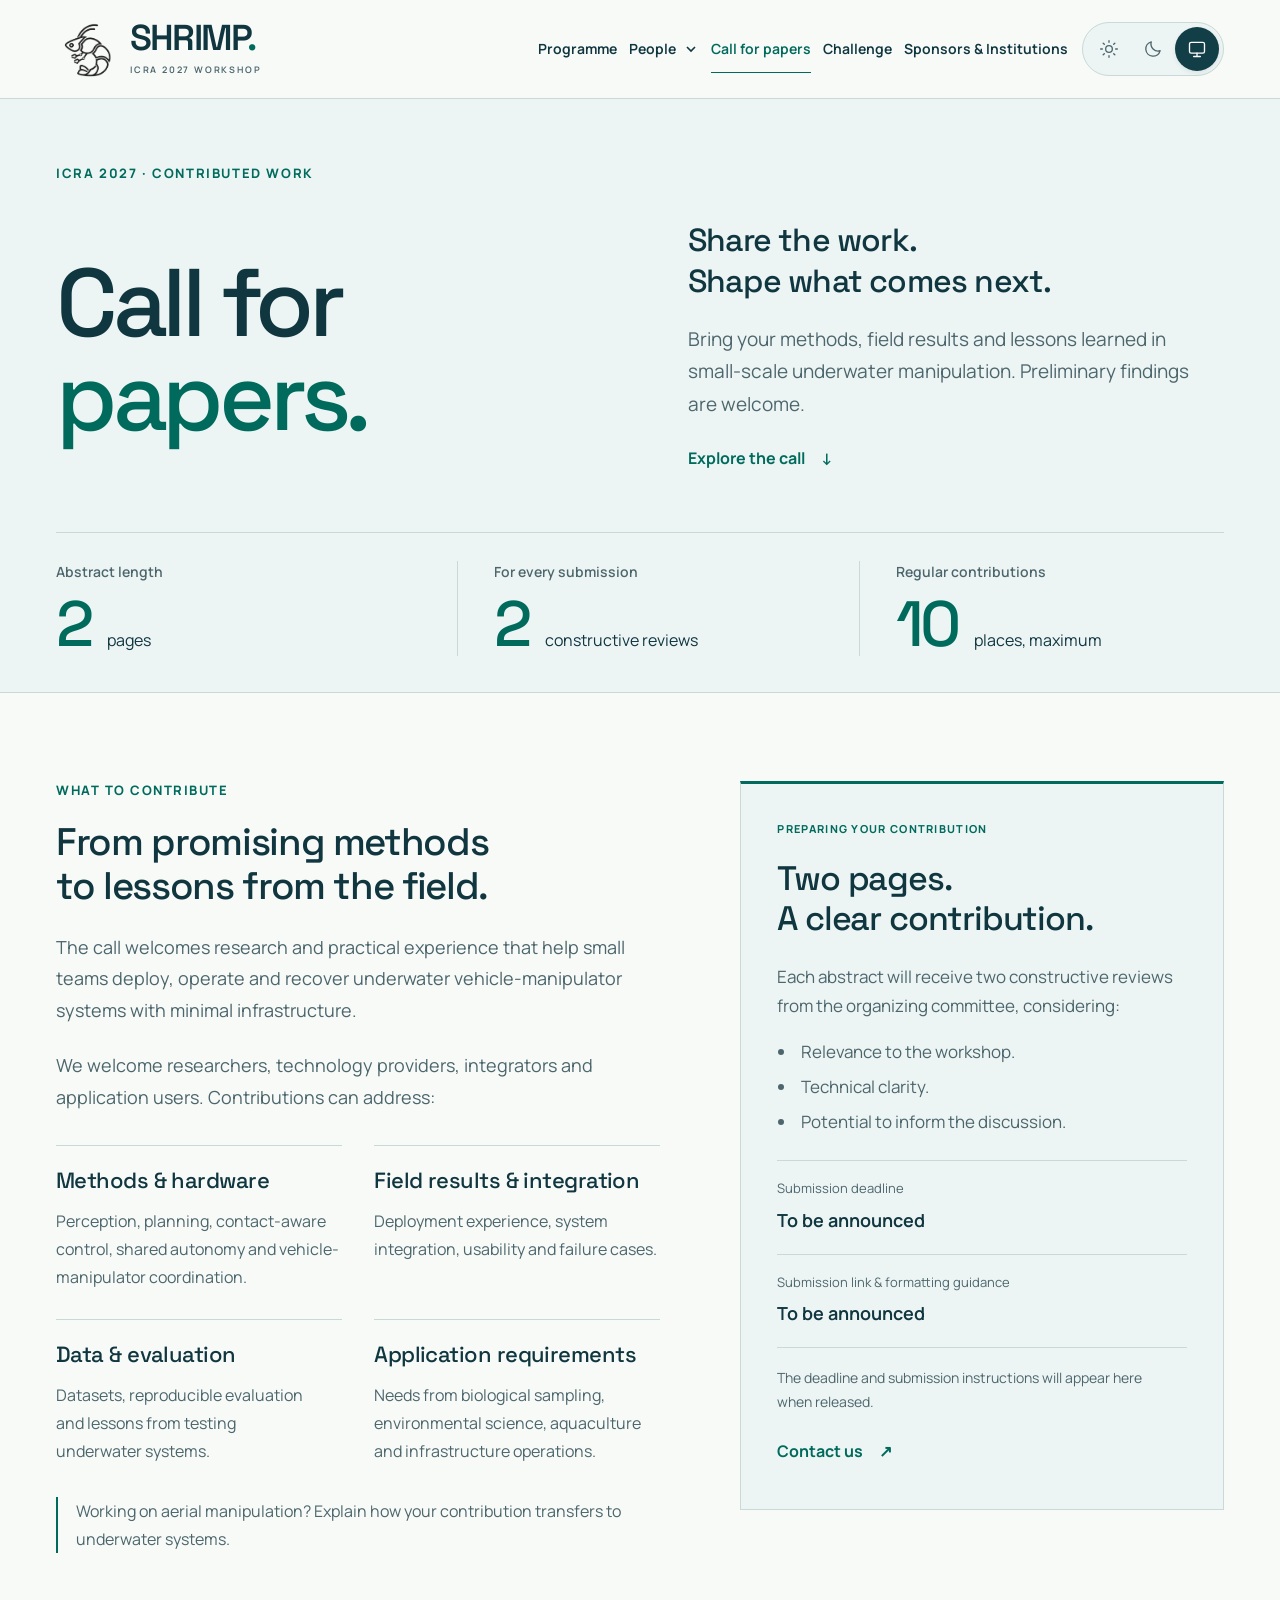
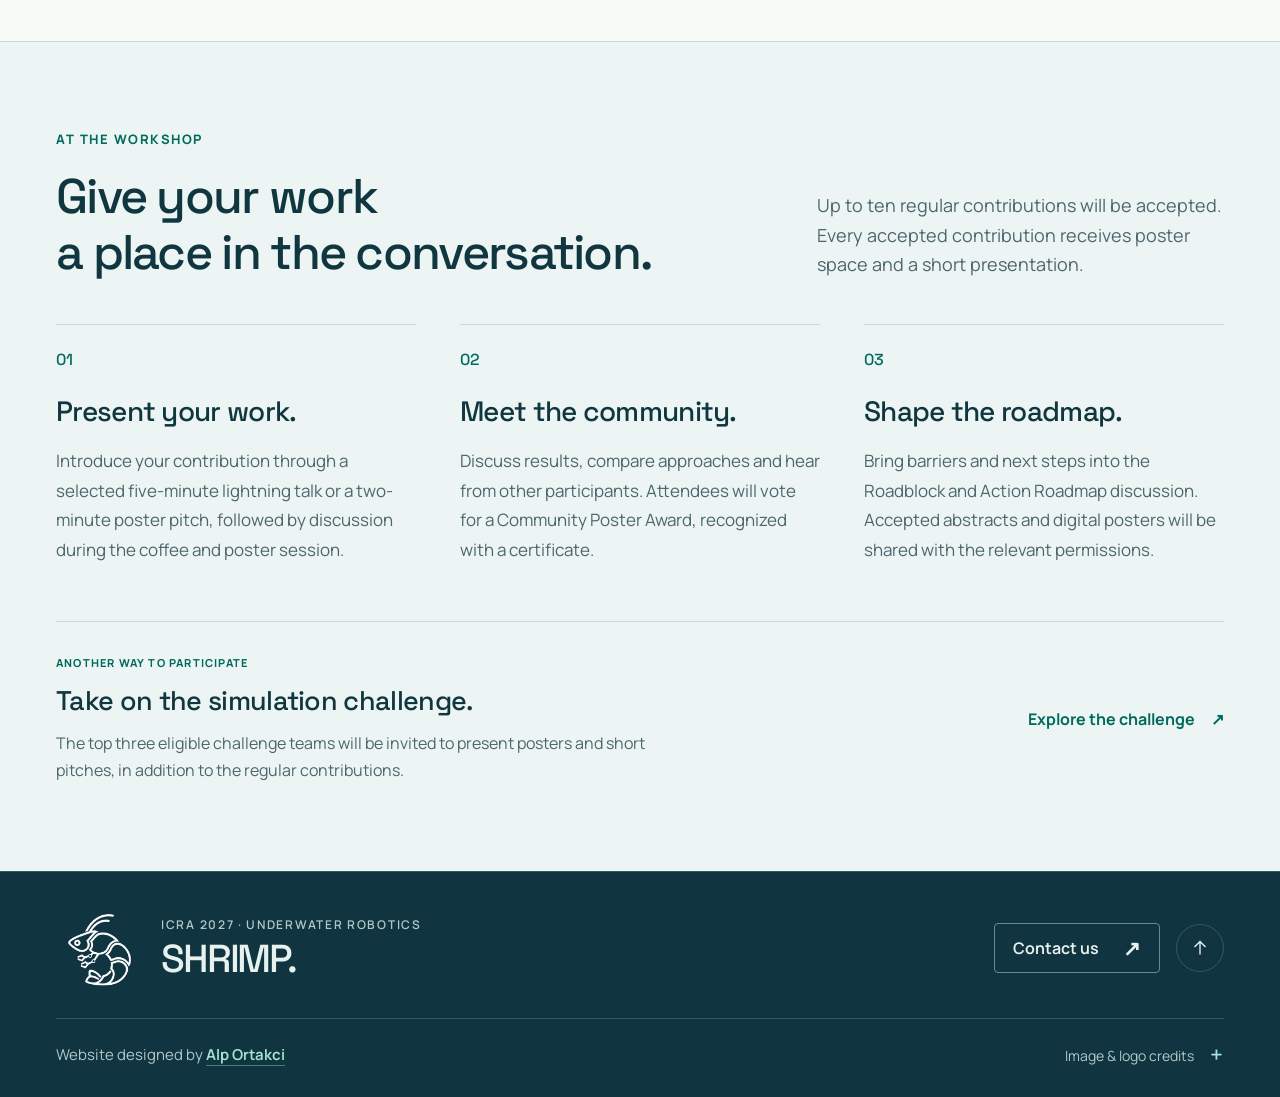
==== call-for-papers.html @ 79937971 "Publish website from e5f8a3136e9b" ====
<!doctype html>
<html lang="en">
<head>
  <meta charset="utf-8">
  <meta name="viewport" content="width=device-width, initial-scale=1">
  <meta name="color-scheme" content="light dark">
  <meta name="theme-color" content="#edf5f4">
  <meta name="robots" content="noindex, nofollow">
  <meta name="description" content="Contribute a two-page abstract to SHRIMP at ICRA 2027. Methods, field results, integration lessons and preliminary findings in small-scale underwater manipulation are welcome.">
  <title>Call for Papers | SHRIMP at ICRA 2027</title>
  <link rel="canonical" href="https://shrimp-workshop.github.io/call-for-papers.html">
  <meta property="og:type" content="website">
  <meta property="og:site_name" content="SHRIMP | ICRA 2027">
  <meta property="og:title" content="Call for Papers | SHRIMP at ICRA 2027">
  <meta property="og:description" content="Contribute a two-page abstract to SHRIMP at ICRA 2027. Methods, field results, integration lessons and preliminary findings in small-scale underwater manipulation are welcome.">
  <meta property="og:url" content="https://shrimp-workshop.github.io/call-for-papers.html">
  <meta property="og:image" content="https://shrimp-workshop.github.io/assets/images/shrimp-preview.png">
  <meta property="og:image:type" content="image/png">
  <meta property="og:image:width" content="1200">
  <meta property="og:image:height" content="630">
  <meta property="og:image:alt" content="SHRIMP robotic shrimp logo and workshop title on a dark ocean background. ICRA 2027 underwater robotics.">
  <meta name="twitter:card" content="summary_large_image">
  <meta name="twitter:title" content="Call for Papers | SHRIMP at ICRA 2027">
  <meta name="twitter:description" content="Contribute a two-page abstract to SHRIMP at ICRA 2027. Methods, field results, integration lessons and preliminary findings in small-scale underwater manipulation are welcome.">
  <meta name="twitter:image" content="https://shrimp-workshop.github.io/assets/images/shrimp-preview.png">
  <meta name="twitter:image:alt" content="SHRIMP robotic shrimp logo and workshop title on a dark ocean background. ICRA 2027 underwater robotics.">
  <link rel="icon" href="assets/favicon.svg" type="image/svg+xml">
  <link rel="preload" href="assets/fonts/space-grotesk.ttf" as="font" type="font/ttf" crossorigin>
  <link rel="preload" href="assets/fonts/manrope.ttf" as="font" type="font/ttf" crossorigin>
  <script src="theme.js"></script>
  <link rel="stylesheet" href="styles.css">
  <script src="app.js" defer></script>
</head>
<body class="secondary-page">
  <a class="skip-link" href="#main">Skip to content</a>
  <header class="site-header">
    <div class="container header-inner">
      <a class="brand" href="index.html#overview" aria-label="SHRIMP workshop overview">
        <img class="brand-icon" src="assets/logos/shrimp.png" alt="" width="1254" height="1254" decoding="async">
        <span class="brand-wordmark">SHRIMP<span>.</span><small>ICRA 2027 WORKSHOP</small></span>
      </a>
      <nav class="main-nav" aria-label="Main navigation" id="main-nav">
        <a href="index.html#programme">Programme</a>
        <details class="nav-people">
          <summary>People <svg viewBox="0 0 16 16" aria-hidden="true"><path d="m4 6 4 4 4-4"/></svg></summary>
          <div class="people-links"><a href="index.html#speakers">Speakers</a><a href="index.html#organizers">Organizers</a></div>
        </details>
        <a href="call-for-papers.html" aria-current="page">Call for papers</a>
        <a href="challenge.html">Challenge</a>
        <a href="sponsors-institutions.html">Sponsors &amp; Institutions</a>
      </nav>
      <div class="header-controls">
        <fieldset class="theme-control">
          <legend class="sr-only">Color theme</legend>
          <label class="theme-option" title="Light theme"><input type="radio" name="theme" value="light"><svg viewBox="0 0 24 24" aria-hidden="true"><circle cx="12" cy="12" r="4"/><path d="M12 2v2m0 16v2M2 12h2m16 0h2M5 5l1.4 1.4m11.2 11.2L19 19M5 19l1.4-1.4M17.6 6.4 19 5"/></svg><span class="sr-only">Light theme</span></label>
          <label class="theme-option" title="Dark theme"><input type="radio" name="theme" value="dark"><svg viewBox="0 0 24 24" aria-hidden="true"><path d="M20.5 14.1A8.6 8.6 0 0 1 9.9 3.5 8.7 8.7 0 1 0 20.5 14.1Z"/></svg><span class="sr-only">Dark theme</span></label>
          <label class="theme-option" title="Use device setting"><input type="radio" name="theme" value="system" checked><svg viewBox="0 0 24 24" aria-hidden="true"><rect x="3" y="4" width="18" height="13" rx="2"/><path d="M8 21h8m-4-4v4"/></svg><span class="sr-only">Use device setting</span></label>
        </fieldset>
        <span class="sr-only" id="theme-status" role="status" aria-live="polite"></span>
        <button class="menu-toggle" type="button" aria-label="Toggle navigation" aria-expanded="false" aria-controls="main-nav"><span>Menu</span><svg viewBox="0 0 20 20" aria-hidden="true"><path d="M3 6h14M3 14h14"/></svg></button>
      </div>
    </div>
  </header>

  <main id="main">
    <section class="cfp-hero" id="top" aria-labelledby="cfp-title">
      <div class="container">
        <p class="eyebrow">ICRA 2027 · CONTRIBUTED WORK</p>
        <div class="cfp-hero-grid">
          <h1 id="cfp-title">Call for<br><span>papers.</span></h1>
          <div class="cfp-deck"><p>Share the work.<br>Shape what comes next.</p><p>Bring your methods, field results and lessons learned in small-scale underwater manipulation. Preliminary findings are welcome.</p><a class="text-link" href="#contributions">Explore the call <span aria-hidden="true">↓</span></a></div>
        </div>
        <dl class="cfp-at-a-glance">
          <div><dt>Abstract length</dt><dd><strong>2</strong><span>pages</span></dd></div>
          <div><dt>For every submission</dt><dd><strong>2</strong><span>constructive reviews</span></dd></div>
          <div><dt>Regular contributions</dt><dd><strong>10</strong><span>places, maximum</span></dd></div>
        </dl>
      </div>
    </section>

    <section class="section cfp-contributions" id="contributions" aria-labelledby="contributions-title">
      <div class="container cfp-content-grid">
        <div class="cfp-copy">
          <p class="section-kicker">WHAT TO CONTRIBUTE</p>
          <h2 id="contributions-title">From promising methods<br>to lessons from the field.</h2>
          <p>The call welcomes research and practical experience that help small teams deploy, operate and recover underwater vehicle-manipulator systems with minimal infrastructure.</p>
          <p>We welcome researchers, technology providers, integrators and application users. Contributions can address:</p>
          <ul class="cfp-topics">
            <li><h3>Methods &amp; hardware</h3><p>Perception, planning, contact-aware control, shared autonomy and vehicle-manipulator coordination.</p></li>
            <li><h3>Field results &amp; integration</h3><p>Deployment experience, system integration, usability and failure cases.</p></li>
            <li><h3>Data &amp; evaluation</h3><p>Datasets, reproducible evaluation and lessons from testing underwater systems.</p></li>
            <li><h3>Application requirements</h3><p>Needs from biological sampling, environmental science, aquaculture and infrastructure operations.</p></li>
          </ul>
          <p class="cfp-cross-domain">Working on aerial manipulation? Explain how your contribution transfers to underwater systems.</p>
        </div>
        <aside class="cfp-submission" aria-labelledby="submission-title">
          <p class="eyebrow">PREPARING YOUR CONTRIBUTION</p>
          <h2 id="submission-title">Two pages.<br>A clear contribution.</h2>
          <p>Each abstract will receive two constructive reviews from the organizing committee, considering:</p>
          <ul><li>Relevance to the workshop.</li><li>Technical clarity.</li><li>Potential to inform the discussion.</li></ul>
          <dl class="cfp-submission-facts">
            <div><dt>Submission deadline</dt><dd>To be announced</dd></div>
            <div><dt>Submission link &amp; formatting guidance</dt><dd>To be announced</dd></div>
          </dl>
          <p class="cfp-submission-note">The deadline and submission instructions will appear here when released.</p>
          <a class="text-link" href="mailto:daniel.duecker@tum.de?subject=SHRIMP%20paper%20enquiry">Contact us <span aria-hidden="true">↗</span></a>
        </aside>
      </div>
    </section>

    <section class="section cfp-participation" aria-labelledby="participation-title">
      <div class="container">
        <div class="section-heading"><div><p class="section-kicker">AT THE WORKSHOP</p><h2 id="participation-title">Give your work<br>a place in the conversation.</h2></div><p>Up to ten regular contributions will be accepted. Every accepted contribution receives poster space and a short presentation.</p></div>
        <ol class="cfp-outcomes">
          <li><span class="cfp-step" aria-hidden="true">01</span><h3>Present your work.</h3><p>Introduce your contribution through a selected five-minute lightning talk or a two-minute poster pitch, followed by discussion during the coffee and poster session.</p></li>
          <li><span class="cfp-step" aria-hidden="true">02</span><h3>Meet the community.</h3><p>Discuss results, compare approaches and hear from other participants. Attendees will vote for a Community Poster Award, recognized with a certificate.</p></li>
          <li><span class="cfp-step" aria-hidden="true">03</span><h3>Shape the roadmap.</h3><p>Bring barriers and next steps into the Roadblock and Action Roadmap discussion. Accepted abstracts and digital posters will be shared with the relevant permissions.</p></li>
        </ol>
        <div class="cfp-challenge-link"><div><p class="eyebrow">ANOTHER WAY TO PARTICIPATE</p><h3>Take on the simulation challenge.</h3><p>The top three eligible challenge teams will be invited to present posters and short pitches, in addition to the regular contributions.</p></div><a class="text-link" href="challenge.html">Explore the challenge <span aria-hidden="true">↗</span></a></div>
      </div>
    </section>
  </main>

  <footer class="site-footer" id="site-footer">
    <div class="container footer-shell">
      <div class="footer-topline">
        <a class="footer-identity" href="index.html" aria-label="SHRIMP, ICRA 2027 workshop home">
          <img class="footer-logo" src="assets/logos/shrimp.png" alt="" width="1254" height="1254" decoding="async">
          <span><span class="footer-eyebrow">ICRA 2027 · UNDERWATER ROBOTICS</span><strong>SHRIMP.</strong></span>
        </a>
        <div class="footer-actions">
          <a class="footer-contact" href="mailto:daniel.duecker@tum.de">Contact us <span aria-hidden="true">↗</span></a>
          <a class="footer-top" href="#top" aria-label="Back to top" title="Back to top"><svg viewBox="0 0 24 24" fill="none" aria-hidden="true"><path d="M12 19V5m-6 6 6-6 6 6"/></svg></a>
        </div>
      </div>
      <div class="footer-bottomline">
        <p class="design-credit">Website designed by <a href="https://www.alportakci.com/">Alp Ortakci</a></p>
        <details class="credits">
          <summary>Image &amp; logo credits <span class="footer-credits-symbol" aria-hidden="true">+</span></summary>
          <div class="credits-content"><p>SHRIMP stands for Small-scale Hardware and Robotics for Intervention and Manipulation in Practice. The pixel BlueROV2 scene is an original illustration inspired by <a href="https://bluerobotics.com/learn/newton-subsea-gripper-installation/">Blue Robotics’ vehicle and gripper reference</a>. It does not specify the final challenge platform or task.</p><p>Underwater photograph: Oceaneering, donated to the public domain by Duncan McLean and uploaded by Frank van Mierlo. <a href="https://commons.wikimedia.org/wiki/File:ROV_working_on_a_subsea_structure.jpg">Original photograph and source</a>. A work-class vehicle is shown as context for underwater intervention, not as the workshop’s small-scale platform.</p><p>Portraits from the public profiles of <a href="https://www.lsu.edu/eng/mie/people/faculty/barbalata.php">Corina Barbalata</a>, <a href="https://marco-tognon-robotics.com/">Marco Tognon</a> and <a href="https://www.ce.cit.tum.de/en/itr/sosnowski/">Stefan Sosnowski</a>. Additional portraits: <a href="https://www.alportakci.com/">Alp Ortakci</a>, <a href="https://sladalley.github.io/">Seyonne Leslie-Dalley</a>, <a href="https://www.tuhh.de/mum/team/wimi/nathalie-bauschmann">Nathalie Bauschmann</a>, <a href="https://cradlerobotics.co.uk/about/team/">Pawel Ladosz</a>, <a href="https://ignaciocarlucho.github.io/People/">Michele Grimaldi</a>, <a href="https://annualreport.mbari.org/2023/">Giancarlo Troni</a>, <a href="https://hippocampusrobotics.github.io/people/">Daniel A. Duecker</a>. Portrait rights remain with their respective owners.</p><p>Institutional logos from official sources: <a href="https://www.tum.de/en/">Technical University of Munich</a> · <a href="https://www.manchester.ac.uk/">University of Manchester</a> · <a href="https://www.tuhh.de/tuhh/en/startpage">Hamburg University of Technology</a> · <a href="https://annualreport.mbari.org/2023/">Monterey Bay Aquarium Research Institute</a> · <a href="https://www.lsu.edu/">Louisiana State University</a> · <a href="https://new.inria.cl/es/node/616">Inria</a> · <a href="https://www.hw.ac.uk/">Heriot-Watt University</a> · <a href="https://thenationalrobotarium.com/">The National Robotarium</a>. The marks identify affiliations and remain the property of their respective owners.</p></div>
        </details>
      </div>
    </div>
  </footer>
</body>
</html>
---- styles.css ----
@font-face{font-family:Manrope;src:url('assets/fonts/manrope.ttf') format('truetype');font-weight:200 800;font-display:swap}
@font-face{font-family:'Space Grotesk';src:url('assets/fonts/space-grotesk.ttf') format('truetype');font-weight:300 700;font-display:swap}

:root{
  color-scheme:light;
  --bg:#f8faf7;--surface:#edf5f4;--surface-raised:#fff;--ink:#103640;--muted:#4c666d;
  --accent:#006b5d;--accent-soft:#d7ece5;--line:#c8d9d7;--button:#123e47;--button-text:#fff;
  --banner:#173f48;--banner-text:#eff8f5;--header:rgba(248,250,247,.96);--hero-accent:#147f80;
  --subtle:#d6e7e6;--focus:#a95409;--grid:rgba(16,91,98,.06);
}
:root[data-theme="dark"]{
  color-scheme:dark;
  --bg:#071b25;--surface:#0c2630;--surface-raised:#11333c;--ink:#e2efec;--muted:#a7c0c6;
  --accent:#9ee7d4;--accent-soft:#153f43;--line:#29444d;--button:#b9eddb;--button-text:#082c35;
  --banner:#153b45;--banner-text:#e7f3ed;--header:rgba(7,27,37,.96);--hero-accent:#98dcd7;
  --subtle:#173943;--focus:#f7c177;--grid:rgba(153,219,220,.045);
}
*{box-sizing:border-box}
html{scroll-behavior:smooth;scroll-padding-top:110px}
body{margin:0;background:var(--bg);color:var(--ink);font-family:Manrope,Arial,sans-serif;font-size:18px;line-height:1.65;-webkit-font-smoothing:antialiased}
button,select{font:inherit}
button,a,select{-webkit-tap-highlight-color:transparent}
button,select{color:inherit}
img{max-width:100%;display:block}
a{color:inherit;text-decoration:none}
a,button,select,summary{touch-action:manipulation}
a:hover{text-decoration-thickness:1px;text-underline-offset:5px}
button{cursor:pointer}
select{cursor:pointer}
::selection{background:var(--accent);color:var(--bg)}
:focus-visible{outline:3px solid var(--focus);outline-offset:5px}
.container{width:min(1320px,calc(100% - 112px));margin-inline:auto}
.sr-only{position:absolute;width:1px;height:1px;padding:0;overflow:hidden;clip:rect(0,0,0,0);white-space:nowrap;border:0}
.skip-link{position:fixed;z-index:100;top:12px;left:12px;padding:10px 20px;background:var(--button);color:var(--button-text);transform:translateY(-160%)}
.skip-link:focus{transform:translateY(0)}
h1,h2,h3,p,figure{margin:0}
h1,h2,h3{font-family:'Space Grotesk',Arial,sans-serif}
h2{font-size:clamp(34px,3.8vw,54px);font-weight:500;letter-spacing:-.035em;line-height:1.14;text-wrap:balance}
h3{font-weight:500;line-height:1.3;letter-spacing:-.02em}p{ text-wrap:pretty }
p+p{margin-top:20px}
.accent{color:var(--accent)}
.eyebrow{font-size:15px;font-weight:750;letter-spacing:1.6px;line-height:1.6}
.review-banner{background:var(--banner);color:var(--banner-text);font-size:15px;letter-spacing:.2px;min-height:34px}
.review-banner .container{display:flex;align-items:center;gap:9px;min-height:34px}
.review-banner strong{font-weight:700}
.review-detail{margin-left:6px;opacity:.84}
.status-dot,.pending-dot{display:inline-block;width:6px;height:6px;border-radius:50%;background:#aee7cc;flex-shrink:0}
.site-header{position:sticky;top:0;z-index:20;background:var(--header);backdrop-filter:blur(16px);border-bottom:1px solid var(--line)}
.header-inner{min-height:98px;display:flex;align-items:center;gap:20px;justify-content:space-between}
.brand{display:flex;align-items:center;gap:10px;font-family:'Space Grotesk',sans-serif;font-size:13px;letter-spacing:.7px;font-weight:600;line-height:1.5;flex-shrink:0}
.brand-mark{width:39px;height:39px;stroke:var(--accent);stroke-width:1.7}
.brand-sub{display:block;font:500 11px/2 Manrope,sans-serif;letter-spacing:1.5px;color:var(--muted)}
.main-nav{display:flex;gap:20px;margin-left:auto;align-items:center;font-size:15px;font-weight:650}
.main-nav a{padding-block:12px;border-bottom:1px solid transparent;white-space:nowrap}
.main-nav a:hover,.main-nav a[aria-current]{color:var(--accent);border-color:var(--accent)}
.header-controls{display:flex;gap:12px;align-items:center;margin-left:8px}
/* Direct theme choices retain native radio keyboard behavior. */
.theme-control{--choice:2;position:relative;isolation:isolate;display:grid;grid-template-columns:repeat(3,44px);gap:0;min-inline-size:0;padding:4px;margin:0;border:1px solid var(--line);border-radius:999px;background:var(--surface);flex-shrink:0}
:root[data-theme-preference="light"] .theme-control{--choice:0}
:root[data-theme-preference="dark"] .theme-control{--choice:1}
.theme-control::before{content:'';position:absolute;z-index:-1;left:4px;top:4px;width:44px;height:44px;border-radius:50%;background:var(--button);box-shadow:0 2px 5px #00000012;transform:translateX(calc(var(--choice)*100%));transition:transform .2s ease,background-color .2s ease}
.theme-option{position:relative;display:grid;place-items:center;width:44px;height:44px;cursor:pointer;color:var(--muted);border-radius:50%;transition:color .15s}
.theme-option input{position:absolute;inset:0;opacity:0;margin:0;width:100%;height:100%;cursor:pointer}
.theme-option svg{width:20px;height:20px;stroke:currentColor;fill:none;stroke-width:1.6;stroke-linecap:round;stroke-linejoin:round;pointer-events:none}
.theme-option:has(input:checked){color:var(--button-text)}
.theme-option:has(input:focus-visible){outline:3px solid var(--focus);outline-offset:3px}
.theme-option:hover:not(:has(input:checked)){color:var(--accent);background:var(--accent-soft)}
.brand-compact{display:none}
body{transition:background-color .18s ease,color .18s ease}
.menu-toggle{display:none;border:0;background:none;padding:10px 0;font-size:16px;align-items:center;gap:8px}
.menu-toggle svg{width:22px;height:22px;stroke:currentColor;stroke-width:1.4;fill:none}

.hero{position:relative;background:var(--surface);overflow:hidden}
.hero-waves{position:absolute;inset:0;pointer-events:none;background-image:linear-gradient(var(--grid) 1px,transparent 1px),linear-gradient(90deg,var(--grid) 1px,transparent 1px);background-size:64px 64px;mask-image:linear-gradient(90deg,transparent,black)}
.hero-grid{position:relative;z-index:2;display:grid;grid-template-columns:1.12fr 1fr;gap:42px;padding-top:58px;padding-bottom:50px;align-items:stretch}
.hero-copy{z-index:2;padding-top:6px}
.hero-copy .eyebrow{font-size:13px;letter-spacing:1.1px;display:flex;gap:9px;align-items:center;margin-bottom:32px}
.small-cross{font-size:27px;line-height:1;color:var(--accent);font-weight:400}
h1{font-size:clamp(50px,5.4vw,78px);letter-spacing:-4px;line-height:1.045;font-weight:500;margin-bottom:24px}
h1>span:not(.title-period){color:var(--hero-accent)}
.title-period{color:var(--accent)}
.hero-subtitle{font-size:24px;font-weight:600;line-height:1.5;letter-spacing:-.35px;max-width:430px}
.hero-intro{font-size:17px;line-height:1.75;color:var(--muted);max-width:450px;margin-top:18px}
.hero-actions{display:flex;align-items:center;gap:23px;margin-top:32px;flex-wrap:wrap}
.button{display:inline-flex;align-items:center;justify-content:space-between;gap:28px;padding:17px 23px;font-size:16px;font-weight:700;border:1px solid transparent;transition:background .2s,transform .2s;line-height:1.5}
.button span{font-size:23px;font-weight:400;line-height:1}
.button-primary{background:var(--button);color:var(--button-text)}
.button-primary:hover{transform:translateY(-2px);background:var(--accent);color:var(--bg)}
.text-link{font-size:15px;font-weight:700;display:inline-flex;gap:16px;align-items:center;line-height:1.5;padding-block:10px}
.text-link:hover{text-decoration:underline}
.hero-visual{position:relative;align-self:stretch;min-height:535px;min-width:0;width:100%;isolation:isolate;background:#03191e;overflow:hidden}
.hero-image{width:100%;height:100%;position:absolute;inset:0;object-fit:cover;object-position:68% 50%;filter:saturate(.55) brightness(.85)}
.image-wash{position:absolute;inset:0;background:linear-gradient(180deg,rgba(4,38,48,.3),transparent 40%,rgba(2,24,32,.9));z-index:1}
.hero-visual::after{content:'';position:absolute;inset:0;box-shadow:inset 0 0 70px 10px #02394355;pointer-events:none;z-index:1}
.hero-shrimps{position:absolute;inset:0;width:100%;height:100%;z-index:1;pointer-events:none;image-rendering:pixelated;image-rendering:crisp-edges;opacity:.78}
.visual-heading{position:absolute;top:24px;left:25px;right:25px;display:flex;justify-content:space-between;font-size:13px;font-weight:700;letter-spacing:2px;color:#d9f7ee;z-index:3}
.visual-heading span:last-child{font-size:24px;line-height:1}
.sonar{position:absolute;top:50%;left:50%;width:112%;transform:translate(-50%,-50%);stroke:#caeee4;stroke-width:.7;opacity:.3;z-index:2}
.sonar-arc{stroke-width:2.5;stroke:#ddffed}
.hero-visual figcaption{position:absolute;left:25px;right:25px;bottom:25px;color:#eaf6f0;z-index:3;line-height:1.6;border-top:1px solid #adc9bf66;padding-top:15px}
.hero-visual figcaption>span{display:block;font-size:16px;font-weight:650}
.hero-visual figcaption small{display:block;font-size:12px;margin-top:4px;color:#c5d4d4}
.hero-meta{position:relative;display:grid;grid-template-columns:1fr 1.65fr 1fr auto;gap:28px;border-top:1px solid var(--line);padding-block:23px 28px}
.hero-meta>div{display:flex;flex-direction:column;gap:4px}
.meta-label{font-size:12px;letter-spacing:1.5px;color:var(--muted);font-weight:650}
.hero-meta strong{font-size:16px;font-weight:600}
.scroll-link{display:flex;align-items:center;gap:35px;font-size:13px;color:var(--muted)}
.scroll-link span:last-child{font-size:26px;color:var(--accent)}

.section{padding-block:88px}
.section-kicker{font-size:13px;letter-spacing:1.5px;display:flex;gap:16px;align-items:center;margin-bottom:34px;font-weight:750;line-height:1.5}
.section-number{color:var(--accent);letter-spacing:0;font-family:'Space Grotesk',sans-serif;font-size:16px;font-weight:500}
.overview-grid{display:grid;grid-template-columns:1fr 1fr;gap:72px}
.overview-copy{font-size:17px;color:var(--muted);max-width:530px}
.lead{font-size:24px;line-height:1.5;color:var(--ink);font-weight:500;letter-spacing:-.02em}
.definition{padding-left:20px;border-left:2px solid var(--accent);font-size:16px}
.definition strong{display:block;color:var(--ink);margin-bottom:4px}
.theme-grid{display:grid;grid-template-columns:repeat(3,1fr);gap:32px;margin-top:48px}
.research-theme{position:relative;padding-top:25px;border-top:1px solid var(--line)}
.theme-index{position:absolute;right:0;top:28px;font-size:13px;color:var(--muted);font-family:'Space Grotesk',sans-serif}
.research-theme svg{width:42px;height:42px;stroke:var(--accent);stroke-width:1.15;fill:none;margin-bottom:24px}
.research-theme h3{font-size:26px;letter-spacing:-.7px;margin-bottom:12px}
.research-theme p{font-size:17px;color:var(--muted);max-width:300px}
.outcome{display:flex;gap:28px;align-items:center;background:var(--accent-soft);padding:32px 36px;margin-top:42px;position:relative;overflow:hidden}
.outcome-symbol{font-family:'Space Grotesk',sans-serif;font-size:65px;font-weight:300;color:var(--accent);line-height:1;align-self:flex-start}
.outcome h3{font-size:28px;letter-spacing:-.6px;margin-top:7px}
.outcome p:not(.eyebrow){color:var(--muted);font-size:16px;margin-top:10px;max-width:660px}
.outcome .eyebrow{font-size:12px;color:var(--accent)}
.round-link{border:1px solid var(--accent);color:var(--accent);border-radius:50%;width:46px;height:46px;display:grid;place-items:center;font-size:28px;flex-shrink:0;margin-left:auto}
.round-link:hover{background:var(--accent);color:var(--bg)}

.speakers{background:var(--surface);border-block:1px solid var(--line)}
.section-heading{display:flex;justify-content:space-between;gap:48px;align-items:flex-start;margin-bottom:36px}
.section-heading>p{color:var(--muted);font-size:17px;max-width:380px;margin-bottom:5px}
.speaker-grid{display:grid;grid-template-columns:repeat(3,1fr);gap:36px}
.speaker-portrait{position:relative;display:block;aspect-ratio:1.37;overflow:hidden;background:var(--subtle);margin-bottom:24px}
.portrait-pending{display:flex;align-items:center;justify-content:center;flex-direction:column;background:var(--subtle);color:var(--accent)}
.portrait-pending>span:first-child{font-family:'Space Grotesk',sans-serif;font-size:70px;font-weight:300;letter-spacing:-4px}
.portrait-pending>small{font-size:12px;letter-spacing:1px;color:var(--muted);margin-top:8px}
.speaker-portrait>img{width:100%;height:100%;object-fit:cover;object-position:50% 30%;filter:saturate(.65);transition:transform .5s,filter .5s}
.speaker:nth-child(2) .speaker-portrait>img{object-position:50% 20%}
.speaker:nth-child(3) .speaker-portrait>img{object-position:50% 35%}
.speaker-portrait:hover>img{transform:scale(1.035);filter:saturate(1)}
.portrait-link{position:absolute;bottom:12px;right:12px;width:35px;height:35px;display:grid;place-items:center;background:var(--bg);color:var(--ink);font-size:24px}
.speaker .eyebrow{color:var(--accent);font-size:12px;letter-spacing:1px;min-height:27px}
.speaker h3{font-size:28px;letter-spacing:-1px;margin-bottom:10px}
.speaker h3 a:hover{text-decoration:underline}
.speaker-topic{font-size:17px;color:var(--muted);max-width:300px}
.speaker-note{display:flex;justify-content:space-between;gap:30px;border-top:1px solid var(--line);margin-top:40px;padding-top:20px;font-size:13px;color:var(--muted)}
.speaker-note p{margin:0}
.speaker-note strong{font-weight:650;color:var(--ink)}
.pending-dot{background:#a56424;margin-right:6px}
:root[data-theme="dark"] .pending-dot{background:#e9be83}

.programme-grid{display:grid;grid-template-columns:1fr 1.5fr;gap:80px;align-items:start}
.programme-grid>*{min-width:0}
.programme-intro{position:sticky;top:125px}
.programme-intro h2{margin-bottom:26px}
.programme-intro>p{font-size:17px;max-width:290px;color:var(--muted)}
.programme-status{display:flex;align-items:center;gap:8px;font-size:13px;color:var(--accent);font-weight:650;margin-top:30px}
.programme-status .status-dot{background:var(--accent)}
.programme-intro>.small-note{font-size:15px;line-height:1.7;margin-top:10px}
.challenge-note{border-top:1px solid var(--line);margin-top:32px;padding-top:25px;max-width:300px}
.challenge-note .eyebrow{font-size:12px;color:var(--accent)}
.challenge-note h3{font-size:20px;margin-top:9px}
.challenge-note p:not(.eyebrow){font-size:15px;color:var(--muted);margin-top:9px}
.schedule{border-collapse:collapse;width:100%;table-layout:fixed;text-align:left}
.schedule thead th{font-size:12px;letter-spacing:1.2px;font-family:Manrope,sans-serif;font-weight:650;color:var(--muted);padding-bottom:21px}
.schedule thead th:first-child{width:100px}
.schedule tbody tr{border-top:1px solid var(--line)}
.schedule tbody th{vertical-align:top;padding:23px 12px 23px 0;font-family:'Space Grotesk',sans-serif;font-weight:500;line-height:1.55;font-size:18px}
.schedule th time,.schedule th span{display:block}
.schedule th span{font-size:15px;color:var(--muted);font-weight:400}
.schedule td{padding:24px 12px 24px 0}
.schedule h3{font-size:20px;letter-spacing:-.4px}
.schedule h3 span{color:var(--accent);padding-left:10px}
.schedule p{font-size:15px;color:var(--muted);margin-top:5px}
.schedule-break{background:var(--surface)}
.schedule-break th,.schedule-highlight th{padding-left:13px!important}
.schedule-highlight{background:var(--accent-soft)}
.schedule-label{font-size:12px;letter-spacing:1px;color:var(--accent);display:block;margin-bottom:7px;font-weight:750}

.organizers{border-top:1px solid var(--line)}
.organizers .section-heading{margin-bottom:36px;align-items:flex-start}
.organizer-grid{display:grid;grid-template-columns:repeat(2,minmax(0,1fr));column-gap:56px}
.organizer{display:flex;align-items:center;gap:28px;padding:36px 0;border-top:1px solid var(--line);min-width:0}
.avatar{background:var(--surface);border:1px solid var(--line);width:124px;height:124px;flex-shrink:0;display:grid;place-items:center;font-size:38px;font-weight:400;font-family:'Space Grotesk',sans-serif;color:var(--accent);object-fit:cover;object-position:50% 28%;border-radius:50%}
.organizer>div{min-width:0}
.organizer h3{font-size:28px;letter-spacing:-.7px;overflow-wrap:anywhere}
.organizer h3 a{display:inline;line-height:1.3}
.organizer h3 a:hover{color:var(--accent)}
.organizer h3 span{font-size:18px;font-family:Manrope,sans-serif;font-weight:400;color:var(--muted);white-space:nowrap;margin-left:5px}
.organizer p{font-size:17px;color:var(--muted);margin-top:9px;line-height:1.6}
.organizer-role{font-size:14px;color:var(--accent);display:block;margin-top:8px}

.call-for-papers{background:var(--surface);border-block:1px solid var(--line)}
.contribution-grid{display:grid;grid-template-columns:1.15fr 1fr;gap:90px;align-items:start}
.contribution-grid>*,.sponsor-grid>*{min-width:0}
.contribution-copy .lead{margin-top:28px}
.contribution-copy>p:not(.lead){font-size:17px;color:var(--muted)}
.contribution-copy h3{font-size:22px;margin-top:34px}
.topic-list{margin:18px 0 0;padding-left:20px;color:var(--muted);font-size:17px}
.topic-list li{padding-left:7px;margin-block:12px;line-height:1.65}
.topic-list li::marker{color:var(--accent)}
.submission-details{padding:32px 36px;background:var(--bg);border:1px solid var(--line)}
.section-status{display:flex;gap:10px;align-items:center;color:var(--muted);font-size:14px;line-height:1.6}
.section-status .pending-dot{margin:0}
.submission-details h3{font-size:28px;letter-spacing:-.5px;margin-top:25px}
.submission-facts{margin:25px 0 0}
.submission-facts>div{border-top:1px solid var(--line);padding:17px 0}
.submission-facts dt{font-size:13px;color:var(--muted);margin-bottom:5px}
.submission-facts dd{font-size:18px;line-height:1.55;font-weight:600;margin:0}
.submission-note{font-size:15px;color:var(--muted);border-top:1px solid var(--line);padding-top:20px}
.submission-details .text-link{font-size:16px;color:var(--accent);margin-top:16px}
.sponsors{background:var(--surface);border-top:1px solid var(--line)}
.sponsor-grid{display:grid;grid-template-columns:1.15fr 1fr;gap:90px}
.sponsor-grid .lead{margin-top:28px}
.sponsor-grid p:not(.lead):not(.section-status){font-size:17px;color:var(--muted)}
.sponsor-enquiry{padding:32px 0 0 36px;border-left:1px solid var(--line);align-self:center}
.sponsor-enquiry h3{font-size:28px;margin-top:25px;letter-spacing:-.7px}
.sponsor-enquiry p+h3+p{margin-top:18px}
.sponsor-enquiry .button{margin-top:28px}

.page-intro{padding:44px 0 48px;background:var(--surface);border-bottom:1px solid var(--line)}
.page-title{font-size:clamp(44px,4.6vw,68px);line-height:1.08;letter-spacing:-.04em;margin:14px 0 0;text-wrap:balance}
.page-eyebrow{color:var(--accent)}
.page-intro .lead{max-width:740px}
.page-content{padding-top:65px;min-height:calc(100vh - 290px);border-top:0}
.page-content .contribution-grid{grid-template-columns:1.15fr 1fr;gap:80px}
.page-content .section-kicker,.page-intro .section-kicker{margin-bottom:30px;flex-wrap:wrap;gap:14px}
.section-kicker>a{color:var(--muted);letter-spacing:0;font-size:15px;font-weight:500}
.section-kicker>a:hover{text-decoration:underline}
.subsection-title{font-size:28px;line-height:1.3;letter-spacing:-.7px;margin-top:30px}
.submission-details .subsection-title{margin-top:25px}
.related-pages{display:flex;gap:24px;flex-wrap:wrap}
.related-pages a{color:var(--accent);text-decoration:underline;text-underline-offset:5px}
.related-pages a span{display:inline-block;margin-left:6px}
.page-jump-links{display:flex;gap:32px;flex-wrap:wrap;margin-top:30px;font-size:16px;font-weight:650}
.page-jump-links a{display:flex;align-items:center;gap:18px;color:var(--accent);padding-block:8px;border-bottom:1px solid var(--line)}
.institution-grid{display:grid;grid-template-columns:repeat(2,minmax(0,1fr));gap:0 48px}
.institution{display:grid;grid-template-columns:160px minmax(0,1fr);gap:24px;padding:32px 0;border-top:1px solid var(--line);align-items:start}
.institution h3{font-size:27px;letter-spacing:-.025em;line-height:1.25}
.institution h3 span{font-size:18px;white-space:nowrap}
.institution h3 a:hover{text-decoration:underline}
.institution p{color:var(--muted);font-size:17px;margin-top:14px;line-height:1.65}
.institution p.institution-people{color:var(--ink);font-size:15px;margin-top:18px;line-height:1.7}
.speaker-affiliations{border-top:1px solid var(--line);margin-top:24px;padding-top:32px}
.speaker-affiliations h3{font-size:28px}
.speaker-affiliations ul{display:grid;grid-template-columns:repeat(4,minmax(0,1fr));gap:32px;padding:0;margin:28px 0 0;list-style:none}
.speaker-affiliations li>a{font-family:'Space Grotesk',Arial,sans-serif;font-size:22px;font-weight:500;display:block;line-height:1.3;margin-top:20px;letter-spacing:-.02em}
.speaker-affiliations li>a:hover{color:var(--accent)}
.speaker-affiliations .institution-person{display:block;color:var(--muted);font-size:16px;margin-top:10px}

.contact-section{background:var(--accent-soft);border-block:1px solid var(--line);padding-block:64px}
.contact-inner{display:flex;align-items:center;justify-content:space-between;gap:40px}
.contact-inner .eyebrow{font-size:12px;color:var(--accent);margin-bottom:16px}
.contact-inner h2{font-size:42px;letter-spacing:-1.8px}
.contact-inner p:not(.eyebrow){font-size:16px;color:var(--muted);margin-top:17px}
.contact-inner .button{flex-shrink:0}
.site-footer{padding-block:34px 25px}
.footer-main{display:flex;align-items:center;justify-content:space-between;gap:30px}
.footer-brand{font-family:'Space Grotesk',sans-serif;font-size:17px;font-weight:600;letter-spacing:-.3px}
.footer-brand span{display:block;font:500 12px/1.7 Manrope,sans-serif;color:var(--muted);letter-spacing:1px;margin-top:3px}
.footer-main p{font-size:13px;color:var(--muted)}
.footer-main .text-link{font-size:13px}
.credits{margin-top:22px;font-size:13px;color:var(--muted);border-top:1px solid var(--line);padding-top:18px}
.credits summary{cursor:pointer;width:fit-content;min-height:26px}
.credits p{max-width:850px;margin-top:12px}
.credits a{text-decoration:underline;text-underline-offset:3px}
:root:not(.js) .header-inner{flex-wrap:wrap;padding-block:15px}
:root:not(.js) .header-controls{display:none}
:root:not(.js) .main-nav{display:flex;position:static;flex-direction:row;flex-wrap:wrap;box-shadow:none;border:0;padding:0;gap:15px}

@media(min-width:1600px){.hero-grid{padding-block:72px 64px}.hero-visual{min-height:590px}.hero-copy{padding-top:16px}h1{font-size:87px}.hero-copy .eyebrow{margin-bottom:40px}.hero-actions{margin-top:40px}}
@media(max-width:1200px){.container{width:calc(100% - 72px)}.main-nav{gap:21px}.header-inner{gap:15px}.header-controls{margin-left:3px}.hero-grid{gap:28px}.hero-visual{min-height:510px}.hero-actions{gap:12px}.hero-actions .text-link{font-size:13px}h1{font-size:clamp(48px,5.6vw,70px);letter-spacing:-3px}.hero-subtitle{font-size:22px}.overview-grid{gap:65px}.programme-grid{gap:65px}.speaker-grid{gap:24px}.speaker h3{font-size:26px}}
@media(max-width:1200px){
  .header-inner{min-height:78px}.menu-toggle{display:flex}.header-controls{margin-left:auto}
  .main-nav{display:none;position:absolute;top:100%;left:0;right:0;background:var(--bg);border-bottom:1px solid var(--line);padding:18px 36px;gap:0;flex-direction:column;align-items:stretch;box-shadow:0 12px 20px #0000000a}
  .main-nav.is-open{display:flex}.main-nav a{padding:15px 0;font-size:17px}.hero-grid{gap:28px;padding-top:42px}.hero-copy .eyebrow{font-size:12px;letter-spacing:.6px;margin-bottom:25px}.hero-copy{padding-top:0}.hero-visual{min-height:495px}
  h1{font-size:clamp(43px,5.9vw,58px);letter-spacing:-2.5px}.hero-subtitle{font-size:20px}.hero-intro{font-size:16px}.hero-actions{gap:8px;align-items:flex-start;flex-direction:column;margin-top:24px}.hero-actions .text-link{font-size:15px}
  .hero-meta{grid-template-columns:1fr 1.5fr 1fr;gap:20px}.scroll-link{display:none}.hero-meta strong{font-size:13px}.hero-visual figcaption{left:17px;right:17px;bottom:18px}.visual-heading{left:17px;right:17px;font-size:12px}
  .hero-visual figcaption small{font-size:12px}.section{padding-block:75px}.overview-grid{gap:40px}.lead{font-size:22px}.overview-copy{font-size:16px}.theme-grid{gap:24px}.research-theme h3{font-size:24px}.outcome{padding:27px;gap:20px}.outcome h3{font-size:26px}
  .section-heading{gap:35px}.section-heading>p{max-width:270px;font-size:16px}.speaker h3{font-size:24px;letter-spacing:-.5px}.speaker .eyebrow{min-height:34px}.speaker-topic{font-size:16px}.speaker-note{font-size:12px}.programme-grid{gap:45px;grid-template-columns:1fr 1.55fr}.schedule thead th:first-child{width:76px}.schedule h3{font-size:18px}.schedule p{font-size:13px}.schedule tbody th{font-size:17px}.contact-inner h2{font-size:36px}.footer-main{gap:20px}.footer-main p{font-size:12px}
}
@media(max-width:700px){
  html{scroll-padding-top:92px}.container{width:calc(100% - 40px)}.review-banner .container{min-height:31px}.review-banner{font-size:12px}.review-detail{font-size:12px;margin-left:0}.brand{font-size:12px;gap:7px;letter-spacing:.8px}.brand-sub{font-size:11px;letter-spacing:.7px}.brand-mark{width:29px;height:29px}.header-inner{min-height:70px;gap:8px}.header-controls{gap:12px}.menu-toggle{font-size:13px;gap:4px}.menu-toggle svg{width:17px}.main-nav{padding-inline:20px}
  .hero-grid{grid-template-columns:1fr;padding-top:34px;padding-bottom:28px;gap:30px}.hero-copy .eyebrow{font-size:12px;margin-bottom:23px;letter-spacing:.7px}.small-cross{font-size:24px}h1{font-size:clamp(46px,10.3vw,70px);letter-spacing:-2.6px;line-height:1.04;margin-bottom:24px}.hero-subtitle{font-size:22px;max-width:360px}.desktop-break{display:none}.hero-intro{font-size:16px;max-width:410px;margin-top:14px}.hero-actions{flex-direction:row;align-items:center;gap:20px;margin-top:24px}.button{padding:16px 18px;font-size:15px;gap:18px}.hero-actions .text-link{font-size:13px;gap:10px}.hero-visual{min-height:310px;aspect-ratio:1.4}.hero-image{object-position:50% 52%}.visual-heading{top:18px;font-size:12px}.sonar{width:75%}.hero-visual figcaption>span{font-size:15px}.hero-visual figcaption small{font-size:12px}.hero-meta{grid-template-columns:1fr 1fr;padding-block:18px 24px;gap:18px 20px}.hero-meta>div:nth-child(2){grid-column:2;grid-row:1/3;justify-content:center}.hero-meta strong{font-size:15px}.meta-label{font-size:12px}
  .section{padding-block:60px}.section-kicker{font-size:12px;margin-bottom:26px}.overview-grid{grid-template-columns:1fr;gap:30px}h2{font-size:39px;letter-spacing:-1.8px}.overview-copy{font-size:17px;max-width:none}.lead{font-size:22px}.definition{font-size:16px}.theme-grid{grid-template-columns:1fr;gap:24px;margin-top:40px}.research-theme{padding:22px 0 0 62px;min-height:103px}.research-theme svg{position:absolute;left:0;top:22px;width:37px;margin:0}.theme-index{font-size:12px;top:24px}.research-theme h3{font-size:24px;padding-right:24px;margin-bottom:9px}.research-theme p{font-size:16px;max-width:400px}.outcome{margin-top:36px;padding:25px 22px;gap:15px;align-items:flex-start}.outcome-symbol{font-size:36px}.outcome h3{font-size:24px}.outcome p:not(.eyebrow){font-size:15px}.outcome .round-link{display:none}
  .section-heading{display:block;margin-bottom:32px}.section-heading>p{font-size:17px;max-width:350px;margin-top:22px}.speaker-grid{grid-template-columns:1fr;gap:35px}.speaker{display:grid;grid-template-columns:122px 1fr;gap:0 20px;align-content:start}.speaker-portrait{grid-row:1/4;margin-bottom:0;aspect-ratio:.82}.speaker .eyebrow{font-size:12px;min-height:0;margin-bottom:9px;align-self:end}.speaker h3{font-size:27px;margin-bottom:7px;line-height:1.2}.speaker-topic{font-size:16px;line-height:1.7}.speaker-portrait>img{object-position:50% 25%}.portrait-link{width:27px;height:27px;font-size:18px;right:8px;bottom:8px}.speaker-note{display:block;margin-top:28px;font-size:13px}.speaker-note p+p{margin-top:13px}
  .programme-grid{grid-template-columns:1fr;gap:38px}.programme-intro{position:static}.programme-intro h2 br:nth-child(2){display:none}.programme-intro>p{max-width:400px}.programme-intro>.small-note{max-width:390px}.programme-status{margin-top:23px}.challenge-note{max-width:none;margin-top:25px}.challenge-note p:not(.eyebrow){font-size:16px}.schedule thead th:first-child{width:80px}.schedule h3{font-size:18px}.schedule p{font-size:15px}.schedule td{padding-block:22px}.schedule tbody th{padding-block:21px;font-size:18px}
  .contact-section{padding-block:45px}.contact-inner{display:block}.contact-inner h2{font-size:35px}.contact-inner .button{margin-top:28px}.contact-inner p:not(.eyebrow){font-size:16px}.footer-main{display:flex;flex-wrap:wrap;gap:19px;justify-content:space-between}.footer-main p{order:3;width:100%;font-size:13px}.footer-main .text-link{font-size:12px;gap:10px}.footer-brand{font-size:16px}.credits{margin-top:19px;font-size:12px}
}
@media(max-width:380px){.review-detail{display:none}.brand-sub{font-size:11px}.brand{font-size:12px}.brand-mark{width:25px}.header-controls{gap:8px}.menu-toggle span{display:none}.menu-toggle{padding:12px 3px}h1{font-size:40px;letter-spacing:-2px}.hero-actions{gap:6px 20px}.hero-actions .text-link{font-size:13px}.hero-copy .eyebrow{font-size:11px}.hero-subtitle{font-size:18px}.speaker{grid-template-columns:100px 1fr;gap:0 15px}.speaker h3{font-size:24px}.speaker-topic{font-size:15px}}
@media(max-width:1200px){
  .header-inner{min-height:88px}.brand{font-size:13px}.brand-sub{font-size:11px}
  .menu-toggle{font-size:15px;min-height:44px;gap:8px}.main-nav a{font-size:18px}
  .contribution-grid,.sponsor-grid{gap:45px}
  .organizer-grid{column-gap:40px}.organizer{gap:22px}.avatar{width:105px;height:105px;font-size:34px}.organizer h3{font-size:26px}
  .programme-intro{position:static}.programme-grid{grid-template-columns:1fr 1.5fr}
  .schedule thead th:first-child{width:85px}
}
@media(max-width:900px){
  .organizer-grid{grid-template-columns:1fr 1fr;gap:0 30px}.organizer{align-items:flex-start;flex-direction:column;padding-block:30px}.avatar{width:112px;height:112px}.organizer h3{font-size:26px}.organizer p{font-size:16px}
  .contribution-grid,.sponsor-grid{grid-template-columns:1fr;gap:35px}.submission-details{padding:30px}.sponsor-enquiry{border-left:0;border-top:1px solid var(--line);padding:30px 0 0}
}
@media(max-width:700px){
  .header-inner{min-height:78px;gap:8px}.brand-full{display:none}.brand-compact{display:block;font-size:14px;letter-spacing:1px;line-height:1.3}.brand-mark{width:31px;height:31px}.brand{gap:8px}.header-controls{gap:10px;margin-left:auto}.menu-toggle{padding:0;justify-content:center;width:44px;height:44px}.menu-toggle span{display:none}.menu-toggle svg{width:22px;height:22px}
  .review-banner .container{padding-block:6px;gap:8px;flex-wrap:wrap}.review-detail{display:none}
  .main-nav{max-height:calc(100dvh - 80px);overflow:auto}.main-nav a{font-size:18px}
  .hero-copy .eyebrow{flex-wrap:wrap;font-size:11px}.hero-subtitle{font-size:22px}.hero-intro{font-size:17px}.hero-actions .text-link{font-size:15px}.hero-actions{gap:12px 24px}.button{font-size:16px}.text-link{font-size:15px}.hero-meta strong{font-size:15px}.hero-meta>div:nth-child(2){grid-row:auto;grid-column:auto}.hero-meta>div:nth-child(3){grid-column:1/-1}
  .hero-visual{min-height:340px}.hero-visual figcaption small{font-size:12px}.visual-heading{font-size:12px}.hero-visual figcaption>span{font-size:15px}
  .overview-copy{font-size:17px}.lead{font-size:22px}.definition{font-size:16px}.research-theme p{font-size:17px}.section-heading>p{max-width:none;font-size:17px}.outcome p:not(.eyebrow){font-size:16px}
  .speaker{grid-template-columns:120px minmax(0,1fr);gap:0 20px}.speaker h3{font-size:25px}.speaker-topic{font-size:16px}.speaker .eyebrow{font-size:11px}.speaker-note{font-size:14px}
  .programme-grid{grid-template-columns:1fr}.programme-intro>p{font-size:17px}.programme-intro>.small-note{font-size:15px}.challenge-note p:not(.eyebrow){font-size:16px}.schedule h3{font-size:20px}.schedule p{font-size:16px}.schedule tbody th{font-size:18px}.schedule th span{font-size:14px}.schedule thead th:first-child{width:80px}
  .organizers .section-heading{margin-bottom:36px}.organizer-grid{grid-template-columns:1fr}.organizer{align-items:center;flex-direction:row;padding:28px 0;gap:22px}.avatar{width:96px;height:96px;font-size:31px}.organizer h3{font-size:25px}.organizer p{font-size:16px}.organizer-role{font-size:14px}
  .contribution-copy h2,.sponsor-grid h2{font-size:38px}.submission-details{padding:25px}.submission-details h3,.sponsor-enquiry h3{font-size:26px}.submission-facts dd{font-size:17px}.submission-facts dt{font-size:14px}
  .contact-inner p:not(.eyebrow){font-size:16px}.footer-main p{font-size:14px}.footer-main .text-link{font-size:13px}.credits{font-size:13px}
}
@media(max-width:380px){
  .container{width:calc(100% - 32px)}.header-inner{gap:4px}.brand-mark{width:25px;height:25px}.brand{gap:5px}.brand-compact{font-size:12px}.header-controls{gap:6px}
  .theme-control{grid-template-columns:repeat(3,42px);padding:3px}.theme-option{width:42px;height:44px}.theme-control::before{width:42px;height:44px;top:3px;left:3px}.menu-toggle{width:38px}
  .hero-copy .eyebrow{font-size:10px}.hero-subtitle{font-size:21px}.speaker{grid-template-columns:1fr;gap:12px}.speaker-portrait{grid-row:auto;width:100%;aspect-ratio:1.45}.speaker h3{font-size:26px}.speaker-topic{font-size:16px}
  .organizer{gap:16px}.avatar{width:80px;height:80px;font-size:28px}.organizer h3{font-size:23px}.organizer p{font-size:16px}.schedule thead th:first-child{width:68px}.schedule h3{font-size:19px}.schedule p{font-size:15px}
}
@media(min-width:1201px) and (max-width:1400px){.main-nav{gap:14px;font-size:14px}.header-inner{gap:14px}.header-controls{margin-left:0}.brand{font-size:12px}.brand-sub{font-size:10px;letter-spacing:1px}}
@media(max-width:900px){.page-content .contribution-grid{grid-template-columns:1fr;gap:35px}.institution-grid{gap:0 35px}.institution h3{font-size:26px}.speaker-affiliations ul{grid-template-columns:1fr;gap:25px}}
@media(max-width:700px){.page-intro,.page-content{padding-top:35px}.page-title{font-size:clamp(42px,10vw,64px);letter-spacing:-2px}.page-intro .lead{font-size:21px}.page-jump-links{gap:15px 25px;font-size:16px}.institution-grid{grid-template-columns:1fr}.institution h3{font-size:27px}.institution{padding-block:28px}.institutions-section .section-heading h2{font-size:34px}.page-content .section-kicker,.page-intro .section-kicker{font-size:11px;gap:10px}.related-pages{gap:15px;font-size:16px}}

/* Institutional marks retain their original colors in both themes. */
.brand-logo{display:flex;align-items:center;justify-content:center;flex:none;background:#fff;width:200px;height:108px;padding:20px;border:1px solid #e4eae7}
.brand-logo img{width:100%;height:100%;object-fit:contain}
.brand-tum{background:#0065bd;border-color:#0065bd;padding:24px 42px}
.brand-lsu{background:#461d7c;border-color:#461d7c;padding:27px 42px}
.brand-heriot-watt{padding-inline:16px}
.institution>.brand-logo{width:160px;height:104px}
.institution>.brand-tum{padding-inline:30px}
.speaker-affiliations .brand-logo{width:100%;max-width:240px;height:108px}
.logo-strip{padding:24px 0 28px;border-bottom:1px solid var(--line);background:var(--bg)}
.logo-strip-heading{display:flex;align-items:center;justify-content:space-between;gap:24px;margin-bottom:18px}
.logo-strip-heading>p{font-size:15px;color:var(--muted);font-weight:600;line-height:1.5}
.logo-strip-actions{display:flex;align-items:center;gap:24px;flex-shrink:0}
.logo-strip-actions>.text-link{font-size:14px}
.logo-viewport{overflow:hidden}
.logo-group{display:grid;grid-template-columns:repeat(4,minmax(0,1fr));gap:20px;list-style:none;padding:0;margin:0}
.logo-group li{display:flex;justify-content:center}
.logo-group .brand-logo{width:100%;max-width:260px}
.logo-group-duplicate{display:none}
.logo-strip.is-animated .logo-track{display:flex;width:max-content;animation:logo-drift 40s linear infinite}
.logo-strip.is-animated .logo-group{display:flex;flex-shrink:0;gap:24px;padding-right:24px}
.logo-strip.is-animated .brand-logo{width:200px}
.logo-strip.is-animated .logo-group-duplicate{display:flex}
@keyframes logo-drift{to{transform:translateX(-50%)}}
.page-intro-grid{display:grid;grid-template-columns:1.15fr 1fr;align-items:end;gap:72px}
.page-intro-grid>.lead,.page-intro-grid>div>.lead{max-width:520px;font-size:22px;line-height:1.55;margin-bottom:3px}
.page-intro .page-jump-links{margin-top:22px}
.paper-details .contribution-grid{grid-template-columns:1.15fr 1fr;gap:72px}
.contribution-copy>p.section-kicker{color:var(--accent);font-size:13px;margin:0 0 18px}
.contribution-copy>p:not(.section-kicker){max-width:58ch;font-size:18px;line-height:1.75;color:var(--muted);margin-top:24px}
.contribution-copy h2{font-size:clamp(34px,3vw,44px);line-height:1.18;letter-spacing:-.03em}
.contribution-copy h3{font-size:26px;margin-top:30px;letter-spacing:-.025em}
.topic-list{font-size:18px;line-height:1.65;margin-top:14px}
.topic-list li{margin-block:10px}
.contribution-copy>p.contribution-context{font-size:16px;margin-top:26px;padding-top:24px;border-top:1px solid var(--line)}
.contribution-copy>.text-link{margin-top:12px;color:var(--accent);font-size:16px}
.submission-details{background:var(--surface);padding:32px}
.submission-details .subsection-title{font-size:30px;margin-top:22px;letter-spacing:-.025em}
.submission-facts dt{font-size:14px}
.submission-facts>div{padding-block:18px}
.footer-main p{font-size:14px;line-height:1.6;max-width:350px}
.footer-meta{display:flex;align-items:center;justify-content:space-between;gap:24px;margin-top:24px;padding-top:20px;border-top:1px solid var(--line)}
.design-credit{font-size:15px;color:var(--muted)}
.design-credit a{color:var(--ink);font-weight:650;text-decoration:underline;text-underline-offset:4px;text-decoration-color:var(--line)}
.design-credit a:hover{text-decoration-color:var(--accent);color:var(--accent)}
.footer-meta .text-link{font-size:15px;color:var(--accent)}
.credits{border-top:0;margin-top:8px;padding-top:0}
@media(min-width:701px){
  .section-heading>p{padding-top:6px;margin-bottom:0;line-height:1.65}
  .overview-copy{font-size:18px;line-height:1.75}.research-theme p,.speaker-topic{font-size:18px;line-height:1.65}
  .speaker h3{font-size:28px;letter-spacing:-.025em}.speaker .eyebrow{font-size:12px;line-height:1.65;min-height:40px}
  .speaker-note{font-size:14px;line-height:1.65}.programme-intro>p{font-size:18px;max-width:34ch}.programme-intro>.small-note{font-size:16px}
  .challenge-note{max-width:38ch}.challenge-note p:not(.eyebrow){font-size:16px}.challenge-note h3{font-size:24px}
  .schedule h3{font-size:22px}.schedule p{font-size:16px;line-height:1.65}.schedule tbody th{font-size:19px}
}
@media(max-width:1100px){
  .institution{grid-template-columns:1fr;gap:22px}.institution>.brand-logo{width:200px}
  .page-intro-grid{gap:40px}.logo-strip-heading{gap:16px}.logo-strip-actions{gap:16px}
  .speaker-affiliations ul{grid-template-columns:repeat(2,minmax(0,1fr));gap:32px}
}
@media(max-width:900px){
  .page-intro-grid{grid-template-columns:1fr;gap:24px}.page-intro-grid>.lead,.page-intro-grid>div>.lead{max-width:640px}
  .page-title{font-size:clamp(44px,7vw,64px)}.paper-details .contribution-grid{grid-template-columns:1fr;gap:36px}
  .programme-grid{grid-template-columns:1fr;gap:36px}.programme-intro>p,.challenge-note{max-width:64ch}
  .programme-intro h2 br{display:none}.programme-intro h2 span{display:block}
  .logo-strip-heading{align-items:flex-start;flex-direction:column;gap:10px}.logo-strip-actions{width:100%;justify-content:space-between}
}
@media(max-width:700px){
  h2{font-size:38px;line-height:1.16;letter-spacing:-.03em}.section{padding-block:56px}.section-heading>p{margin-top:18px;line-height:1.65}
  .page-intro{padding-block:30px 36px}.page-title{font-size:clamp(40px,10vw,58px);letter-spacing:-.04em}
  .page-intro .section-kicker{margin-bottom:24px;gap:10px}.page-intro .page-eyebrow{font-size:13px;letter-spacing:1px}
  .page-intro-grid>.lead,.page-intro-grid>div>.lead{font-size:21px;line-height:1.55}.page-jump-links{margin-top:20px}
  .logo-strip{padding-block:20px 24px}.logo-strip-heading>p{font-size:14px;max-width:32ch}
  .logo-strip-actions>.text-link{font-size:14px;gap:10px}.logo-strip-actions{gap:12px}
  .logo-group{grid-template-columns:repeat(2,minmax(0,1fr));gap:12px}.logo-group .brand-logo{height:92px;padding:18px}
  .logo-group .brand-tum,.logo-group .brand-lsu{padding-inline:32px}.logo-strip.is-animated .brand-logo{width:180px}
  .logo-strip.is-animated .logo-group{gap:16px;padding-right:16px}
  .institution-grid{grid-template-columns:1fr}.institution{grid-template-columns:1fr;gap:24px;padding-block:28px}
  .institution h3{font-size:27px;max-width:24ch}.institution p{font-size:17px}.institution p.institution-people{font-size:16px}
  .institutions-section .section-heading h2{font-size:34px}.speaker-affiliations ul{gap:28px 20px}
  .speaker-affiliations li>a{font-size:21px}.speaker-affiliations .brand-logo{height:90px;padding:18px}
  .speaker-affiliations .brand-lsu{padding-inline:28px}.speaker-affiliations .brand-heriot-watt{padding-inline:10px}
  .contribution-copy h2{font-size:36px}.contribution-copy h3{font-size:26px}.contribution-copy>p:not(.section-kicker),.topic-list{font-size:17px}
  .submission-details{padding:24px}.submission-details .subsection-title{font-size:28px}.submission-facts dd{font-size:18px}
  .footer-main p{order:3;max-width:none;margin:0}.footer-meta{align-items:flex-start;flex-direction:column;gap:6px;margin-top:20px;padding-top:18px}
  .design-credit{font-size:15px}.footer-meta .text-link{font-size:15px}.credits{margin-top:10px;font-size:13px}
}
.site-footer{--ink:#e7f1ee;--muted:#b0c8ca;--accent:#a4e5d5;--line:#365661;background:#103540;color:var(--ink);border-top:1px solid var(--line);padding:0}
:root[data-theme="dark"] .site-footer{background:#041820;--line:#24414c}
.footer-shell{padding-block:32px 20px}
.footer-topline{display:flex;align-items:center;justify-content:space-between;gap:32px;padding-bottom:26px;border-bottom:1px solid var(--line)}
.footer-identity{display:inline-flex;align-items:center;gap:17px}
.footer-identity>svg{width:46px;height:46px;flex:none;stroke:var(--accent);stroke-width:1.4}
.footer-identity>span{display:flex;flex-direction:column;gap:7px}
.footer-eyebrow{font-size:12px;line-height:1.2;letter-spacing:1.7px;font-weight:600;color:var(--muted)}
.footer-identity strong{font:500 28px/1.15 'Space Grotesk',Arial,sans-serif;letter-spacing:-.025em}
.footer-identity:hover strong{color:var(--accent)}
.footer-actions{display:flex;align-items:center;gap:16px;flex:none}
.footer-contact{display:inline-flex;align-items:center;gap:24px;padding:12px 18px;border:1px solid #688b92;border-radius:4px;font-size:16px;font-weight:650;line-height:1.5}
.footer-contact span{font-size:21px;line-height:1}
.footer-contact:hover{background:var(--accent);border-color:var(--accent);color:#082c35}
.footer-top{display:grid;place-items:center;width:48px;height:48px;border:1px solid var(--line);border-radius:50%}
.footer-top svg{width:22px;height:22px;stroke:var(--ink);stroke-width:1.5}
.footer-top:hover{border-color:var(--accent);background:#ffffff0a}
.footer-bottomline{display:flex;align-items:center;justify-content:space-between;flex-wrap:wrap;gap:4px 28px;padding-top:14px}
.site-footer .design-credit{font-size:15px;line-height:1.6;color:var(--muted);margin:0}
.site-footer .design-credit a{color:var(--accent);font-weight:650;text-decoration:none;border-bottom:1px solid #a4e5d566}
.site-footer .design-credit a:hover{border-color:var(--accent)}
.site-footer .credits{font-size:14px;color:var(--muted);border:0;margin:0;padding:0}
.site-footer .credits summary{display:flex;align-items:center;justify-content:flex-end;gap:15px;list-style:none;min-height:44px;margin-left:auto;line-height:1.5}
.site-footer .credits summary::-webkit-details-marker{display:none}
.site-footer .credits summary:hover{color:var(--ink)}
.footer-credits-symbol{font:400 24px/1 'Space Grotesk',sans-serif;color:var(--accent)}
.site-footer .credits[open]{width:100%}
.credits[open] .footer-credits-symbol{transform:rotate(45deg)}
.site-footer .credits-content{border-top:1px solid var(--line);padding:18px 0 4px;max-width:1000px;line-height:1.75}
.site-footer .credits-content p{max-width:none;margin:0}
.site-footer .credits-content p+p{margin-top:14px}
.site-footer .credits-content a{color:var(--ink);text-decoration-color:#688b92;overflow-wrap:anywhere}
@media(max-width:700px){
  .footer-shell{padding-block:28px 18px}.footer-topline{align-items:flex-start;flex-direction:column;gap:24px;padding-bottom:24px}
  .footer-identity{gap:13px}.footer-identity>svg{width:39px;height:39px}.footer-identity strong{font-size:25px}.footer-eyebrow{font-size:11px;letter-spacing:1.4px}
  .footer-actions{width:100%;justify-content:space-between}.footer-contact{font-size:16px;padding:11px 17px}
  .footer-bottomline{align-items:flex-start;flex-direction:column;gap:8px;padding-top:20px}.site-footer .credits summary{margin-left:0;justify-content:flex-start}
  .site-footer .design-credit{font-size:15px}.site-footer .credits{font-size:14px}
}
@media(max-width:380px){.footer-identity strong{font-size:22px}.footer-identity>svg{width:36px;height:36px}.footer-identity{gap:12px}}
@media print{.logo-strip{display:none!important}.institution{grid-template-columns:120px 1fr}.brand-logo{break-inside:avoid}}

/* The simulation challenge has a dedicated visual identity within the ocean palette. */
.ocean-panel{--ink:#edf8ef;--muted:#b1d0cf;--accent:#b8efd8;--line:#3b6670;--focus:#ffcf8a;color:var(--ink);background-color:#092f3e;background-image:radial-gradient(ellipse at 80% 40%,#226b6b66,transparent 60%),linear-gradient(125deg,#0b3d4b,#061c2b)}
:root[data-theme="dark"] .ocean-panel{background-color:#041722;background-image:radial-gradient(ellipse at 80% 40%,#1c626466,transparent 60%),linear-gradient(125deg,#092d3c,#03131e)}
.challenge-feature{overflow:hidden;border-block:1px solid var(--line)}
.challenge-feature-grid{display:grid;grid-template-columns:1.08fr 1fr;align-items:center;gap:36px;padding-block:54px 36px}
.challenge-feature-copy{position:relative;z-index:1;padding-block:20px}
.challenge-feature-copy>.eyebrow{color:var(--accent);font-size:13px;letter-spacing:1.8px;margin-bottom:28px}
.challenge-feature h2{font-size:clamp(42px,4.3vw,64px);line-height:1.08;letter-spacing:-.04em}
.challenge-feature h2>span{color:var(--accent)}
.challenge-feature-copy>p:not(.eyebrow){color:var(--muted);font-size:20px;line-height:1.7;max-width:46ch;margin-top:24px}
.challenge-button{background:#b8efd8;color:#082c35;margin-top:32px}
.challenge-button:hover{background:#e4fff0;transform:translateY(-2px)}
.challenge-feature-visual{min-width:0;position:relative}
.challenge-feature-visual>img{width:100%;height:auto;transform:scale(1.09)}
.challenge-feature-visual figcaption{display:flex;flex-wrap:wrap;justify-content:center;gap:4px 16px;font-size:12px;letter-spacing:.3px;color:#b1d0cf;margin-top:4px}
.challenge-feature-visual figcaption>span{color:#8bb5b7}
.challenge-feature-bottom{display:flex;align-items:center;gap:36px;border-top:1px solid var(--line);padding-block:22px;font-size:14px;font-weight:550;color:var(--muted)}
.challenge-feature-bottom>span+span{border-left:1px solid var(--line);padding-left:36px}
.challenge-feature-bottom>a{margin-left:auto;display:inline-flex;gap:20px;align-items:center;color:var(--accent);padding-block:6px}
.challenge-feature-bottom>a:hover{text-decoration:underline}
.challenge-feature-bottom>a span{font-size:23px;line-height:1}
.challenge-hero{padding-top:30px;background:var(--surface);overflow:hidden}
.challenge-hero>.container>.section-kicker{color:var(--muted);font-size:12px;letter-spacing:1.1px;margin-bottom:36px;flex-wrap:wrap;gap:12px}
.challenge-hero .section-kicker a{color:var(--accent)}
.challenge-hero .section-kicker a:hover{text-decoration:underline}
.challenge-hero-grid{display:grid;grid-template-columns:1.1fr 1fr;align-items:stretch;gap:44px}
.challenge-hero-copy{padding-block:22px 28px;min-width:0}
.challenge-hero-copy>.eyebrow{font-size:12px;letter-spacing:1.6px;color:var(--accent);margin-bottom:24px}
.challenge-hero h1{font-size:clamp(48px,4.7vw,70px);letter-spacing:-.045em;line-height:1.07;margin-bottom:28px}
.challenge-hero .lead{font-size:23px;line-height:1.55;max-width:40ch}
.challenge-hero-description{font-size:18px;color:var(--muted);max-width:49ch;line-height:1.7;margin-top:18px}
.challenge-hero-copy>.button{margin-top:28px}
.challenge-hero-visual{position:relative;display:flex;flex-direction:column;justify-content:center;min-width:0;overflow:hidden;min-height:570px}
.challenge-hero-visual::before{content:'';position:absolute;inset:0;background-image:linear-gradient(#b7e4d508 1px,transparent 1px),linear-gradient(90deg,#b7e4d508 1px,transparent 1px);background-size:48px 48px;pointer-events:none}
.challenge-visual-label{position:absolute;inset:26px 28px auto;display:flex;justify-content:space-between;align-items:center;color:var(--accent);font-size:11px;letter-spacing:2px;font-weight:650}
.challenge-visual-label>span:last-child{font-size:24px;line-height:1}
.challenge-hero-visual>img{width:115%;max-width:none;height:auto;margin-left:-7.5%;position:relative}
.challenge-hero-visual figcaption{position:absolute;inset:auto 28px 26px;border-top:1px solid var(--line);padding-top:16px}
.challenge-hero-visual figcaption>span{font:500 19px/1.4 'Space Grotesk',sans-serif}
.challenge-hero-visual figcaption>small{display:block;font-size:12px;color:var(--muted);margin-top:5px;line-height:1.65;max-width:48ch}
.challenge-principles{list-style:none;margin:38px 0 0;padding:25px 0;display:grid;grid-template-columns:repeat(3,1fr);gap:24px;border-top:1px solid var(--line)}
.challenge-principles li{display:flex;align-items:center;gap:16px;font-size:17px;font-weight:600}
.challenge-principles span{font:400 16px/1.4 'Space Grotesk',sans-serif;color:var(--accent)}
.challenge-components{display:grid;grid-template-columns:repeat(3,minmax(0,1fr));gap:36px;margin-top:52px}
.challenge-components article{position:relative;border-top:1px solid var(--line);padding-top:26px}
.component-number{font:400 58px/1 'Space Grotesk',sans-serif;color:var(--accent);display:block;margin-bottom:32px;letter-spacing:-.04em}
.challenge-components .eyebrow{color:var(--accent);font-size:12px;letter-spacing:1.3px;margin-bottom:12px}
.challenge-components h3{font-size:28px;line-height:1.3;letter-spacing:-.025em;margin-bottom:16px}
.challenge-components p:not(.eyebrow){color:var(--muted);font-size:17px;line-height:1.75;max-width:38ch}
.challenge-journey{background:var(--surface);border-block:1px solid var(--line)}
.challenge-journey-grid{display:grid;grid-template-columns:1fr 1.25fr;gap:100px}
.challenge-journey .section-kicker{font-size:12px;letter-spacing:1px;gap:12px}
.journey-intro{font-size:19px;color:var(--muted);margin-top:26px;max-width:39ch;line-height:1.75}
.challenge-journey .text-link{margin-top:20px;color:var(--accent)}
.challenge-timeline{list-style:none;margin:0;padding:0}
.challenge-timeline li{position:relative;display:grid;grid-template-columns:48px minmax(0,1fr);gap:24px;padding-bottom:36px}
.challenge-timeline li:last-child{padding-bottom:0}
.challenge-timeline li:not(:last-child)::before{content:'';position:absolute;left:23px;top:48px;bottom:0;border-left:1px solid var(--line)}
.timeline-step{width:48px;height:48px;border:1px solid var(--line);border-radius:50%;display:grid;place-items:center;font:500 16px/1 'Space Grotesk',sans-serif;color:var(--accent);background:var(--bg)}
.challenge-timeline .eyebrow{font-size:11px;letter-spacing:1.1px;color:var(--accent);margin-bottom:9px;line-height:1.7}
.challenge-timeline h3{font-size:28px;margin-bottom:12px}
.challenge-timeline p:not(.eyebrow){font-size:17px;line-height:1.75;color:var(--muted)}
.challenge-resources-grid{display:grid;grid-template-columns:1.2fr 1fr;gap:100px;align-items:center}
.challenge-resources-grid>div>p:not(.section-kicker){margin-top:24px;max-width:45ch;font-size:18px;color:var(--muted);line-height:1.75}
.challenge-resources-grid>div>.button{margin-top:28px}
.challenge-papers{border-left:2px solid var(--accent);padding:10px 0 10px 36px}
.challenge-papers>.eyebrow{font-size:12px;color:var(--accent);margin-bottom:18px}
.challenge-papers h3{font-size:34px;line-height:1.2;letter-spacing:-.03em}
.challenge-papers>p:not(.eyebrow){margin-top:20px;color:var(--muted);font-size:17px;max-width:38ch;line-height:1.75}
.challenge-papers>.text-link{color:var(--accent);margin-top:18px}
.related-challenge{background:var(--accent-soft);padding-block:52px;border-top:1px solid var(--line)}
.related-challenge-inner{display:flex;align-items:center;justify-content:space-between;gap:56px}
.related-challenge .eyebrow{color:var(--accent);font-size:12px;margin-bottom:16px}
.related-challenge h2{font-size:38px}
.related-challenge p:not(.eyebrow){max-width:58ch;font-size:18px;color:var(--muted);margin-top:16px}
.related-challenge .button{flex:none}
.schedule h3 a:hover{text-decoration:underline}
@media(min-width:1201px) and (max-width:1400px){.main-nav{gap:12px}.header-inner{gap:14px}.header-controls{margin-left:0}}
@media(max-width:1100px){
  .challenge-hero-grid{gap:28px;grid-template-columns:1.08fr 1fr}.challenge-hero h1{font-size:48px}.challenge-hero-visual{min-height:550px}
  .challenge-hero .lead{font-size:21px}.challenge-hero-description{font-size:17px}.challenge-hero-visual figcaption{inset:auto 22px 24px}
  .challenge-feature-grid{gap:20px}.challenge-feature h2{font-size:46px}.challenge-feature-copy>p:not(.eyebrow){font-size:18px}
  .challenge-journey-grid,.challenge-resources-grid{gap:56px}.challenge-components{gap:28px}.challenge-components h3{font-size:25px}
}
@media(max-width:900px){
  .challenge-hero-grid{grid-template-columns:1fr}.challenge-hero-copy{padding-block:0 8px}.challenge-hero h1{font-size:clamp(48px,7vw,66px)}
  .challenge-hero-description{max-width:58ch}.challenge-hero-visual{min-height:0;aspect-ratio:1.4}.challenge-hero-visual>img{width:84%;margin-left:8%}
  .challenge-principles{gap:16px}.challenge-principles li{font-size:15px;gap:10px}
  .challenge-feature-grid{grid-template-columns:1fr 1fr}.challenge-feature h2{font-size:40px}.challenge-feature-copy>.eyebrow{font-size:11px}
  .challenge-feature-visual>img{transform:scale(1.2)}.challenge-feature-visual figcaption{margin-top:28px;font-size:11px}
  .challenge-feature-bottom{gap:20px;font-size:12px}.challenge-feature-bottom>span+span{padding-left:20px}
  .challenge-setup .section-heading{display:block}.challenge-setup .section-heading>p{max-width:60ch;margin-top:24px}
  .challenge-components{gap:24px}.challenge-components h3{font-size:23px}.challenge-components p:not(.eyebrow){font-size:16px}
  .challenge-components .eyebrow{font-size:10px}.challenge-journey-grid{grid-template-columns:1fr;gap:42px}.journey-intro{max-width:58ch}
  .challenge-resources-grid{gap:40px}.challenge-papers{padding-left:24px}.challenge-papers h3{font-size:30px}
  .related-challenge-inner{align-items:flex-start;flex-direction:column;gap:28px}
}
@media(max-width:700px){
  .challenge-feature-grid{grid-template-columns:1fr;gap:8px;padding-block:40px 24px}.challenge-feature-copy{padding:0}
  .challenge-feature-copy>.eyebrow{font-size:11px;letter-spacing:1.3px;margin-bottom:20px}.challenge-feature h2{font-size:clamp(36px,9vw,52px)}
  .challenge-feature-copy>p:not(.eyebrow){font-size:18px;line-height:1.7;margin-top:20px}.challenge-button{margin-top:26px}
  .challenge-feature-visual{max-width:460px;width:100%;margin-inline:auto}.challenge-feature-visual>img{transform:scale(1.04)}
  .challenge-feature-visual figcaption{margin-top:0;font-size:11px}.challenge-feature-bottom{flex-wrap:wrap;gap:10px 18px;padding-block:20px}
  .challenge-feature-bottom>span+span{padding-left:18px}.challenge-feature-bottom>a{margin-left:0;width:100%;font-size:14px}
  .challenge-hero{padding-top:24px}.challenge-hero>.container>.section-kicker{font-size:10px;gap:9px;margin-bottom:30px}
  .challenge-hero-copy>.eyebrow{font-size:10px;letter-spacing:1.2px;margin-bottom:20px}.challenge-hero h1{font-size:clamp(37px,9.8vw,62px);margin-bottom:24px}
  .challenge-hero .lead{font-size:21px}.challenge-hero-description{font-size:17px;line-height:1.75}.challenge-hero-grid{gap:32px}
  .challenge-hero-visual{aspect-ratio:1;min-height:350px}.challenge-hero-visual>img{width:116%;margin-left:-8%;margin-top:-22px}
  .challenge-visual-label{inset:20px 20px auto;font-size:9px;letter-spacing:1.4px}.challenge-hero-visual figcaption{inset:auto 20px 20px;padding-top:14px}
  .challenge-hero-visual figcaption>span{font-size:17px}.challenge-hero-visual figcaption>small{font-size:11px;line-height:1.6}
  .challenge-principles{grid-template-columns:1fr;gap:15px;margin-top:28px;padding-block:24px}.challenge-principles li{font-size:16px;gap:20px}
  .challenge-components{grid-template-columns:1fr;margin-top:32px;gap:32px}.challenge-components article{padding-top:24px;padding-left:58px}
  .component-number{position:absolute;left:0;top:25px;font-size:32px;margin:0}.challenge-components .eyebrow{font-size:11px}
  .challenge-components h3{font-size:27px}.challenge-components p:not(.eyebrow){font-size:17px;max-width:50ch}
  .challenge-journey .section-kicker{font-size:10px;letter-spacing:.9px;gap:10px}.journey-intro{font-size:18px;margin-top:22px}
  .challenge-timeline li{grid-template-columns:36px minmax(0,1fr);gap:16px;padding-bottom:32px}.timeline-step{width:36px;height:36px;font-size:13px}
  .challenge-timeline li:not(:last-child)::before{left:17px;top:36px}.challenge-timeline .eyebrow{font-size:10px;letter-spacing:.8px}
  .challenge-timeline h3{font-size:26px}.challenge-timeline p:not(.eyebrow){font-size:17px}
  .challenge-resources-grid{grid-template-columns:1fr;gap:44px}.challenge-resources-grid>div>p:not(.section-kicker){font-size:18px}
  .challenge-papers{padding:0 0 0 24px}.challenge-papers h3{font-size:30px}.challenge-papers>.text-link{gap:12px;font-size:14px}
  .related-challenge{padding-block:40px}.related-challenge h2{font-size:34px}.related-challenge p:not(.eyebrow){font-size:17px}
}
@media(max-width:380px){.challenge-hero h1{font-size:35px}.challenge-feature h2{font-size:34px}.challenge-hero .lead{font-size:19px}.challenge-components article{padding-left:46px}.challenge-timeline li{gap:12px}.challenge-timeline h3{font-size:24px}}
@media print{.challenge-feature{background:#fff;color:#173640}.challenge-feature-visual,.challenge-hero-visual{display:none}.challenge-feature-grid,.challenge-hero-grid,.challenge-journey-grid,.challenge-resources-grid{display:block}.challenge-feature h2>span,.challenge-feature-copy>p:not(.eyebrow){color:#173640}.challenge-components{gap:20px}.challenge-timeline{margin-top:30px}.challenge-papers{margin-top:30px}.challenge-hero{background:none}}

/* SHRIMP identity and the pixel intervention scenes. */
.brand-wordmark{display:block;font:600 36px/.95 'Space Grotesk',sans-serif;letter-spacing:-1.8px}
.brand-icon{display:block;width:64px;height:64px;object-fit:contain;flex:none;filter:brightness(0);opacity:.88}
:root[data-theme="dark"] .brand-icon{filter:none;opacity:1}
.footer-logo{display:block;width:88px;height:88px;object-fit:contain;flex:none}
.brand-wordmark>span{color:var(--accent)}
.brand-wordmark>small{display:block;font:650 9px/1.5 Manrope,sans-serif;letter-spacing:1.8px;color:var(--muted);margin-top:8px}
.hero .shrimp-title{font-size:clamp(78px,10.3vw,150px);line-height:.92;letter-spacing:-.075em;margin:8px 0 32px}
.hero-expansion{font:400 clamp(23px,2.05vw,30px)/1.45 'Space Grotesk',sans-serif;letter-spacing:-.03em;max-width:34ch;text-wrap:pretty}
.hero-expansion strong{font-weight:600;color:var(--accent)}
.hero .hero-subtitle{font-size:21px;font-weight:500;line-height:1.5;letter-spacing:-.02em;max-width:none;margin-top:26px;padding-top:20px;border-top:1px solid var(--line)}
.hero .hero-intro{font-size:17px;line-height:1.7;margin-top:14px}
.overview-feature{display:flex;flex-direction:column;min-width:0}
.overview-rov{margin-top:auto;padding-top:24px}
.rov-scene{position:relative;overflow:hidden}
.rov-scene canvas{display:block;width:100%;height:auto;image-rendering:pixelated;image-rendering:crisp-edges}
.rov-scene:not(.is-ready){display:none}
.site-footer .footer-identity strong{font-size:39px;letter-spacing:-.055em;line-height:1}
.challenge-masthead{padding:30px 0 0;background:var(--surface)}
.challenge-breadcrumb{display:flex;align-items:center;gap:14px;font-size:11px;letter-spacing:1px;font-weight:650;color:var(--muted);margin-bottom:38px}
.challenge-breadcrumb>a{color:var(--accent);letter-spacing:0;font-size:13px}
.challenge-breadcrumb>a:hover{text-decoration:underline}
.challenge-title-row{display:grid;grid-template-columns:1.3fr 1fr;gap:64px;align-items:end;margin-bottom:40px}
.challenge-title-row .eyebrow{font-size:12px;letter-spacing:1.6px;color:var(--accent);margin-bottom:20px}
.challenge-title-row h1{font-size:clamp(64px,7.8vw,112px);line-height:.98;letter-spacing:-.06em;margin:0}
.challenge-title-row h1>span{color:var(--accent)}
.challenge-deck{padding-bottom:4px}
.challenge-deck>p:first-child{font:400 27px/1.4 'Space Grotesk',sans-serif;letter-spacing:-.025em;color:var(--ink)}
.challenge-deck>p+p{font-size:18px;line-height:1.7;max-width:39ch;color:var(--muted);margin-top:16px}
.challenge-deck>.text-link{font-size:15px;margin-top:18px;color:var(--accent)}
.challenge-playground{position:relative;isolation:isolate;background:radial-gradient(ellipse at 50% 40%,#19576a 0%,#0c3446 50%,#082735 100%);color:#e1f3e8;overflow:hidden}
:root[data-theme="dark"] .challenge-playground{background:radial-gradient(ellipse at 50% 40%,#174b5f 0%,#092d3f 50%,#041e2d 100%)}
.playground-labels{position:absolute;z-index:1;top:25px;left:30px;right:30px;display:flex;justify-content:space-between;gap:20px;font-size:10px;letter-spacing:1.8px;font-weight:650;color:#afd5d1}
.playground-labels>span:first-child::before{content:'';display:inline-block;width:5px;height:5px;background:#afd5d1;margin:0 10px 2px 0}
.challenge-rov{width:100%;min-height:0}
.challenge-playground figcaption{display:flex;align-items:center;justify-content:space-between;gap:20px;padding:12px 30px 20px;background:#163a48}
.challenge-playground figcaption>span{font:400 20px/1.4 'Space Grotesk',sans-serif;letter-spacing:-.02em}
.challenge-playground figcaption>small{font-size:11px;line-height:1.5;letter-spacing:.3px;color:#acc9ca}
.challenge-brief{padding-block:72px}
.challenge-brief-heading{display:grid;grid-template-columns:1.3fr 1fr;gap:0 64px;align-items:end}
.challenge-brief-heading>.section-kicker{grid-column:1/-1;margin-bottom:24px;color:var(--accent);font-size:12px}
.challenge-brief-heading h2{font-size:clamp(36px,3.3vw,48px);line-height:1.16;letter-spacing:-.035em}
.challenge-brief-heading>p:last-child{font-size:18px;line-height:1.7;color:var(--muted);max-width:42ch}
.challenge-specs{display:grid;grid-template-columns:repeat(3,minmax(0,1fr));gap:42px;margin-top:48px}
.challenge-specs article{border-top:1px solid var(--line);padding-top:26px}
.challenge-specs svg{display:block;width:40px;height:40px;stroke:var(--accent);stroke-width:1.3;fill:none;margin-bottom:22px}
.challenge-specs h3{font-size:27px;margin-bottom:12px;letter-spacing:-.025em}
.challenge-specs p{font-size:17px;line-height:1.75;color:var(--muted);max-width:38ch}
.challenge-route{padding-block:64px;background:var(--surface);border-block:1px solid var(--line)}
.challenge-route-heading{display:flex;justify-content:space-between;align-items:flex-start;gap:40px}
.challenge-route-heading>.section-kicker{color:var(--accent);font-size:12px;margin:8px 0 0}
.challenge-route h2{font-size:42px;line-height:1.15;text-align:right}
.challenge-route-steps{list-style:none;margin:46px 0 0;padding:0;display:grid;grid-template-columns:repeat(3,minmax(0,1fr));gap:0}
.challenge-route-steps li{position:relative;border-top:1px solid var(--line);padding:34px 42px 0 0}
.challenge-route-steps li:last-child{padding-right:0}
.route-dot{display:grid;place-items:center;position:absolute;top:-17px;left:0;width:33px;height:33px;background:var(--surface);color:var(--accent);border:1px solid var(--line);border-radius:50%;font:500 12px/1 'Space Grotesk',sans-serif}
.challenge-route-steps .eyebrow{font-size:10px;letter-spacing:1.1px;color:var(--accent);margin-bottom:14px}
.challenge-route-steps h3{font-size:27px;line-height:1.3;margin-bottom:12px}
.challenge-route-steps p:not(.eyebrow){font-size:17px;line-height:1.75;color:var(--muted);max-width:38ch}
.challenge-invite{padding-block:60px}
.challenge-invite-inner{display:flex;justify-content:space-between;align-items:center;gap:70px}
.challenge-invite .eyebrow{font-size:12px;letter-spacing:1.5px;color:var(--accent);margin-bottom:16px}
.challenge-invite h2{font-size:44px;line-height:1.15}
.challenge-invite p:not(.eyebrow){font-size:18px;color:var(--muted);line-height:1.7;max-width:60ch;margin-top:20px}
.challenge-invite-actions{display:flex;flex-direction:column;align-items:stretch;gap:12px;flex-shrink:0}
.challenge-invite-actions .text-link{justify-content:center}
@media(max-width:1100px){
  .hero-expansion{font-size:23px}.hero .hero-subtitle{font-size:19px}.hero .hero-intro{font-size:16px}
  .challenge-title-row,.challenge-brief-heading{gap:36px}.challenge-title-row h1{font-size:74px}.challenge-deck>p:first-child{font-size:24px}
  .challenge-deck>p+p,.challenge-brief-heading>p:last-child{font-size:17px}.challenge-deck>.text-link{margin-top:12px}
  .challenge-specs{gap:28px}.challenge-specs h3,.challenge-route-steps h3{font-size:24px}.challenge-route-steps li{padding-right:28px}
  .challenge-invite-inner{gap:40px}.challenge-invite h2{font-size:38px}
}
@media(max-width:900px){
  .challenge-title-row{grid-template-columns:1fr;gap:28px}.challenge-title-row h1{font-size:clamp(64px,10vw,86px)}
  .challenge-deck{display:grid;grid-template-columns:1fr 1fr;gap:0 32px}.challenge-deck>p+p{margin-top:0}.challenge-deck>.text-link{grid-column:1/-1;justify-self:start;margin-top:16px}
  .challenge-playground figcaption{padding:10px 24px 20px}.challenge-playground figcaption>span{font-size:18px}
  .challenge-brief-heading{grid-template-columns:1fr;gap:0}.challenge-brief-heading>p:last-child{max-width:65ch;margin-top:22px}
  .challenge-specs{gap:24px}.challenge-specs h3{font-size:23px}.challenge-specs p,.challenge-route-steps p:not(.eyebrow){font-size:16px}
  .challenge-route h2{font-size:36px}.challenge-route-steps h3{font-size:23px}.challenge-route-steps li{padding-right:24px}
}
@media(max-width:700px){
  .brand-wordmark{font-size:29px;letter-spacing:-1.6px}.brand-wordmark>small{font-size:8px;letter-spacing:1.1px;margin-top:6px}
  .brand-icon{width:46px;height:46px}.footer-logo{width:72px;height:72px}
  .hero .shrimp-title{font-size:clamp(72px,24vw,142px);margin:4px 0 27px;letter-spacing:-.075em}
  .hero-expansion{font-size:25px;line-height:1.4;max-width:36ch}.hero .hero-subtitle{font-size:21px;margin-top:24px;padding-top:20px}
  .hero .hero-intro{font-size:17px}.overview-rov{margin-top:20px;padding-top:0}.overview-grid{gap:32px}
  .site-footer .footer-identity strong{font-size:35px}.footer-eyebrow{font-size:9px}
  .challenge-masthead{padding-top:24px}.challenge-breadcrumb{font-size:10px;gap:12px;margin-bottom:28px}
  .challenge-breadcrumb>a{font-size:12px}.challenge-title-row{gap:24px;margin-bottom:30px}
  .challenge-title-row .eyebrow{font-size:10px;letter-spacing:1.1px;margin-bottom:18px}.challenge-title-row h1{font-size:clamp(52px,13.5vw,88px);line-height:1.02}
  .challenge-deck{display:block;padding:0}.challenge-deck>p:first-child{font-size:24px}.challenge-deck>p+p{margin-top:16px;font-size:17px;max-width:45ch}
  .playground-labels{top:16px;left:16px;right:16px;font-size:8px;letter-spacing:1px;gap:12px}.playground-labels>span:first-child::before{width:4px;height:4px;margin-right:6px}
  .challenge-playground figcaption{display:block;padding:8px 16px 16px}.challenge-playground figcaption>span{font-size:17px}.challenge-playground figcaption>small{display:block;font-size:10px;margin-top:6px}
  .challenge-brief{padding-block:48px}.challenge-brief-heading>.section-kicker{font-size:11px;margin-bottom:20px}
  .challenge-brief-heading h2{font-size:36px}.challenge-brief-heading>p:last-child{font-size:17px;margin-top:20px}
  .challenge-specs{grid-template-columns:1fr;gap:28px;margin-top:32px}.challenge-specs article{position:relative;padding:24px 0 0 56px}
  .challenge-specs svg{position:absolute;left:0;top:24px;width:34px;height:34px;margin:0}.challenge-specs h3{font-size:25px;margin-bottom:10px}.challenge-specs p{font-size:17px;max-width:50ch}
  .challenge-route{padding-block:44px}.challenge-route-heading{display:block}.challenge-route-heading>.section-kicker{font-size:11px;margin:0 0 20px}
  .challenge-route h2{font-size:36px;text-align:left}.challenge-route-steps{grid-template-columns:1fr;margin-top:32px;gap:0}
  .challenge-route-steps li,.challenge-route-steps li:last-child{border-top:0;border-left:1px solid var(--line);padding:0 0 28px 30px;margin-left:16px}
  .challenge-route-steps li:last-child{padding-bottom:0;border-color:transparent}.route-dot{top:-2px;left:-17px}
  .challenge-route-steps .eyebrow{font-size:10px;margin-bottom:10px}.challenge-route-steps h3{font-size:26px}.challenge-route-steps p:not(.eyebrow){font-size:17px}
  .challenge-invite{padding-block:44px}.challenge-invite-inner{align-items:flex-start;flex-direction:column;gap:26px}.challenge-invite h2{font-size:36px}
  .challenge-invite .eyebrow{font-size:11px}.challenge-invite p:not(.eyebrow){font-size:17px;margin-top:18px}.challenge-invite-actions{align-items:flex-start;gap:8px}
}
@media(max-width:380px){.brand-wordmark{font-size:25px;letter-spacing:-1.4px}.brand-wordmark>small{font-size:7px;letter-spacing:1px}.hero .shrimp-title{font-size:23.5vw}.hero-expansion{font-size:22px}.hero .hero-subtitle{font-size:19px}.challenge-title-row h1{font-size:49px}.challenge-title-row .eyebrow{font-size:9px}.playground-labels{font-size:7px;letter-spacing:.7px}.challenge-specs article{padding-left:48px}.challenge-specs h3{font-size:24px}.footer-eyebrow{font-size:8px}}
@media print{.rov-scene,.challenge-playground{display:none!important}.challenge-title-row,.challenge-brief-heading{display:block}.challenge-deck{margin-top:24px}.challenge-invite{display:none}.hero .shrimp-title{font-size:60pt}.hero-expansion{font-size:18pt}.challenge-title-row h1{font-size:36pt}}

@media(prefers-reduced-motion:reduce){html{scroll-behavior:auto}*,*::before,*::after{transition:none!important}*:not(.logo-track),*::before,*::after{animation:none!important}}
@media(max-width:360px){
  .brand{gap:4px}.brand-icon{width:36px;height:36px}.brand-wordmark{font-size:21px}.brand-wordmark>small{display:none}
  .theme-control{grid-template-columns:repeat(3,38px);padding:2px}.theme-option{width:38px}.theme-control::before{width:38px;top:2px;left:2px}
}
@media print{.site-header,.review-banner,.hero-visual,.hero-actions,.theme-control,.hero-waves,.scroll-link,.credits,.contact-section,.site-footer{display:none!important}body{background:#fff!important;color:#173640!important;font-size:11pt}.container{width:100%}.hero-grid,.overview-grid,.programme-grid{display:block}.hero,.speakers{background:none}.section{padding:25px 0}.programme-intro{position:static}.hero-copy{padding:0}h1{font-size:36pt}h2{font-size:25pt}.hero-meta{padding:15px 0}.speaker-grid{gap:20px}.speaker-portrait{max-width:150px}.schedule tr,.organizer,.speaker{break-inside:avoid}.programme-intro .small-note{max-width:none}.theme-grid{margin-top:25px}.schedule{margin-top:25px}.organizer-grid{column-gap:30px}.outcome{padding:20px}}

/* Shared navigation: native disclosure keeps People usable without scripts. */
.nav-people{position:relative}
.nav-people summary{display:flex;align-items:center;gap:7px;list-style:none;cursor:pointer;padding-block:12px;border-bottom:1px solid transparent;white-space:nowrap}
.nav-people summary::-webkit-details-marker{display:none}
.nav-people summary svg{width:16px;height:16px;fill:none;stroke:currentColor;stroke-width:1.6;transition:transform .18s}
.nav-people[open] summary svg{transform:rotate(180deg)}
.nav-people summary:hover,.nav-people[open] summary,.nav-people.has-current summary{color:var(--accent);border-color:var(--accent)}
.people-links{position:absolute;top:calc(100% + 12px);left:-18px;min-width:210px;padding:8px;background:var(--surface-raised);border:1px solid var(--line);border-radius:8px;box-shadow:0 16px 32px #00000018}
.main-nav .people-links a{display:block;padding:12px 16px;border:0;border-radius:4px}
.main-nav .people-links a:hover,.main-nav .people-links a[aria-current]{background:var(--accent-soft);color:var(--accent)}
@media(max-width:1200px){
  .nav-people{width:100%}.nav-people summary{justify-content:space-between;padding-block:15px;font-size:18px}
  .people-links{position:static;box-shadow:none;min-width:0;margin:0 0 12px;border-radius:4px}
}

/* The call presents contribution formats and submission status together. */
.cfp-hero{padding:64px 0 0;background:var(--surface);border-bottom:1px solid var(--line)}
.cfp-hero>.container>.eyebrow{color:var(--accent);font-size:13px;letter-spacing:1.6px}
.cfp-hero-grid{display:grid;grid-template-columns:1fr 1fr;gap:96px;align-items:center;padding-block:36px 52px}
.cfp-hero h1{font-size:clamp(72px,7.5vw,110px);line-height:.98;letter-spacing:-.055em;margin:0}
.cfp-hero h1>span{color:var(--accent)}
.cfp-deck>p:first-child{font:500 clamp(26px,2.5vw,34px)/1.3 'Space Grotesk',sans-serif;letter-spacing:-.025em}
.cfp-deck>p+p{font-size:19px;line-height:1.7;color:var(--muted);max-width:43ch;margin-top:20px}
.cfp-deck .text-link{color:var(--accent);margin-top:16px;font-size:16px}
.cfp-at-a-glance{display:grid;grid-template-columns:repeat(3,1fr);gap:36px;margin:0;padding:28px 0 36px;border-top:1px solid var(--line)}
.cfp-at-a-glance>div+div{padding-left:36px;border-left:1px solid var(--line)}
.cfp-at-a-glance dt{font-size:14px;line-height:1.5;color:var(--muted);font-weight:600}
.cfp-at-a-glance dd{display:flex;align-items:baseline;gap:16px;margin:10px 0 0;line-height:1.3}
.cfp-at-a-glance strong{font:500 64px/1 'Space Grotesk',sans-serif;letter-spacing:-.05em;color:var(--accent)}
.cfp-at-a-glance dd>span{font-size:16px}
.cfp-content-grid{display:grid;grid-template-columns:1.25fr 1fr;gap:80px;align-items:start}
.cfp-copy .section-kicker,.cfp-participation .section-kicker{margin-bottom:20px;color:var(--accent);font-size:13px}
.cfp-copy h2{font-size:clamp(32px,3vw,44px)}
.cfp-copy>p:not(.section-kicker){font-size:18px;line-height:1.75;color:var(--muted);margin-top:24px}
.cfp-topics{list-style:none;display:grid;grid-template-columns:1fr 1fr;gap:28px 32px;padding:0;margin:32px 0 0}
.cfp-topics li{border-top:1px solid var(--line);padding-top:20px}
.cfp-topics h3{font-size:22px;letter-spacing:-.025em;margin-bottom:12px}
.cfp-topics p{font-size:16px;line-height:1.75;color:var(--muted)}
.cfp-copy>p.cfp-cross-domain{font-size:16px;border-left:2px solid var(--accent);padding-left:18px;margin-top:32px}
.cfp-submission{padding:36px;background:var(--surface);border:1px solid var(--line);border-top:3px solid var(--accent)}
.cfp-submission .eyebrow{font-size:11px;letter-spacing:1.3px;color:var(--accent);margin-bottom:22px}
.cfp-submission h2{font-size:34px;line-height:1.15;letter-spacing:-.035em;margin-bottom:24px}
.cfp-submission>p:not(.eyebrow),.cfp-submission>ul{font-size:17px;line-height:1.75;color:var(--muted)}
.cfp-submission>ul{padding-left:20px;margin-block:16px 24px}.cfp-submission>ul>li{padding-left:4px;margin-block:5px}
.cfp-submission-facts{margin:0}.cfp-submission-facts>div{border-top:1px solid var(--line);padding-block:18px}
.cfp-submission-facts dt{font-size:13px;line-height:1.5;color:var(--muted);margin-bottom:7px}.cfp-submission-facts dd{font-size:18px;font-weight:650;margin:0}
.cfp-submission>p.cfp-submission-note{font-size:14px;border-top:1px solid var(--line);padding-top:18px}
.cfp-submission .text-link{color:var(--accent);margin-top:14px;font-size:16px}
.cfp-participation{background:var(--surface);border-top:1px solid var(--line)}
.cfp-participation .section-heading{align-items:end;gap:60px;margin-bottom:44px}
.cfp-participation .section-heading>p{font-size:18px;max-width:37ch}
.cfp-outcomes{list-style:none;display:grid;grid-template-columns:repeat(3,1fr);gap:44px;padding:0;margin:0}
.cfp-outcomes li{border-top:1px solid var(--line);padding-top:24px}
.cfp-step{display:block;font:500 16px/1.4 'Space Grotesk',sans-serif;color:var(--accent);margin-bottom:22px}
.cfp-outcomes h3{font-size:28px;letter-spacing:-.025em;margin-bottom:16px}
.cfp-outcomes p{font-size:17px;line-height:1.75;color:var(--muted)}
.cfp-challenge-link{display:flex;align-items:center;justify-content:space-between;gap:48px;border-top:1px solid var(--line);margin-top:56px;padding-top:32px}
.cfp-challenge-link .eyebrow{font-size:11px;letter-spacing:1.2px;color:var(--accent);margin-bottom:12px}
.cfp-challenge-link h3{font-size:27px;letter-spacing:-.025em}
.cfp-challenge-link p:not(.eyebrow){font-size:16px;color:var(--muted);max-width:65ch;margin-top:12px}
.cfp-challenge-link .text-link{flex-shrink:0;color:var(--accent);font-size:16px}
@media(max-width:1100px){.cfp-content-grid{gap:40px}.cfp-submission{padding:28px}.cfp-hero-grid{gap:44px}.cfp-outcomes{gap:28px}}
@media(max-width:900px){
  .cfp-content-grid{grid-template-columns:1fr;gap:40px}.cfp-copy>p{max-width:68ch}.cfp-submission{max-width:680px}
  .cfp-hero-grid{gap:36px}.cfp-at-a-glance{gap:24px}.cfp-at-a-glance>div+div{padding-left:24px}.cfp-at-a-glance dd{flex-wrap:wrap;gap:8px}
  .cfp-participation .section-heading{align-items:start;flex-direction:column;gap:24px}.cfp-participation .section-heading>p{max-width:60ch}
  .cfp-challenge-link{align-items:start;flex-direction:column;gap:16px}
}
@media(max-width:700px){
  .cfp-hero{padding-top:36px}.cfp-hero>.container>.eyebrow{font-size:11px}
  .cfp-hero-grid{grid-template-columns:1fr;gap:28px;padding-block:28px 36px}.cfp-hero h1{font-size:clamp(64px,15vw,86px)}
  .cfp-deck>p:first-child{font-size:27px}.cfp-deck>p+p{font-size:18px;margin-top:16px}.cfp-deck .text-link{margin-top:12px}
  .cfp-at-a-glance{gap:14px;padding-block:22px 28px}.cfp-at-a-glance>div+div{padding-left:14px}.cfp-at-a-glance dt{font-size:12px;min-height:36px}
  .cfp-at-a-glance dd{display:block;margin-top:12px}.cfp-at-a-glance strong{font-size:48px}.cfp-at-a-glance dd>span{display:block;font-size:13px;margin-top:8px;line-height:1.5}
  .cfp-copy h2{font-size:34px}.cfp-copy>p:not(.section-kicker){font-size:17px}.cfp-topics{grid-template-columns:1fr;gap:22px}.cfp-topics h3{font-size:24px}
  .cfp-submission{padding:26px 22px}.cfp-submission h2{font-size:32px}.cfp-submission .eyebrow{font-size:10px}
  .cfp-participation .section-heading{margin-bottom:32px}.cfp-participation .section-heading>p{font-size:17px}
  .cfp-outcomes{grid-template-columns:1fr;gap:28px}.cfp-step{margin-bottom:14px}.cfp-outcomes h3{font-size:27px;margin-bottom:12px}
  .cfp-challenge-link{margin-top:36px;padding-top:28px}.cfp-challenge-link h3{font-size:26px}
}
@media print{.cfp-hero{padding-top:0;background:none}.cfp-hero h1{font-size:40pt}.cfp-hero-grid,.cfp-content-grid{gap:30px}.cfp-at-a-glance strong{font-size:30pt}.cfp-submission,.cfp-outcomes li{break-inside:avoid}.cfp-participation{background:none}}
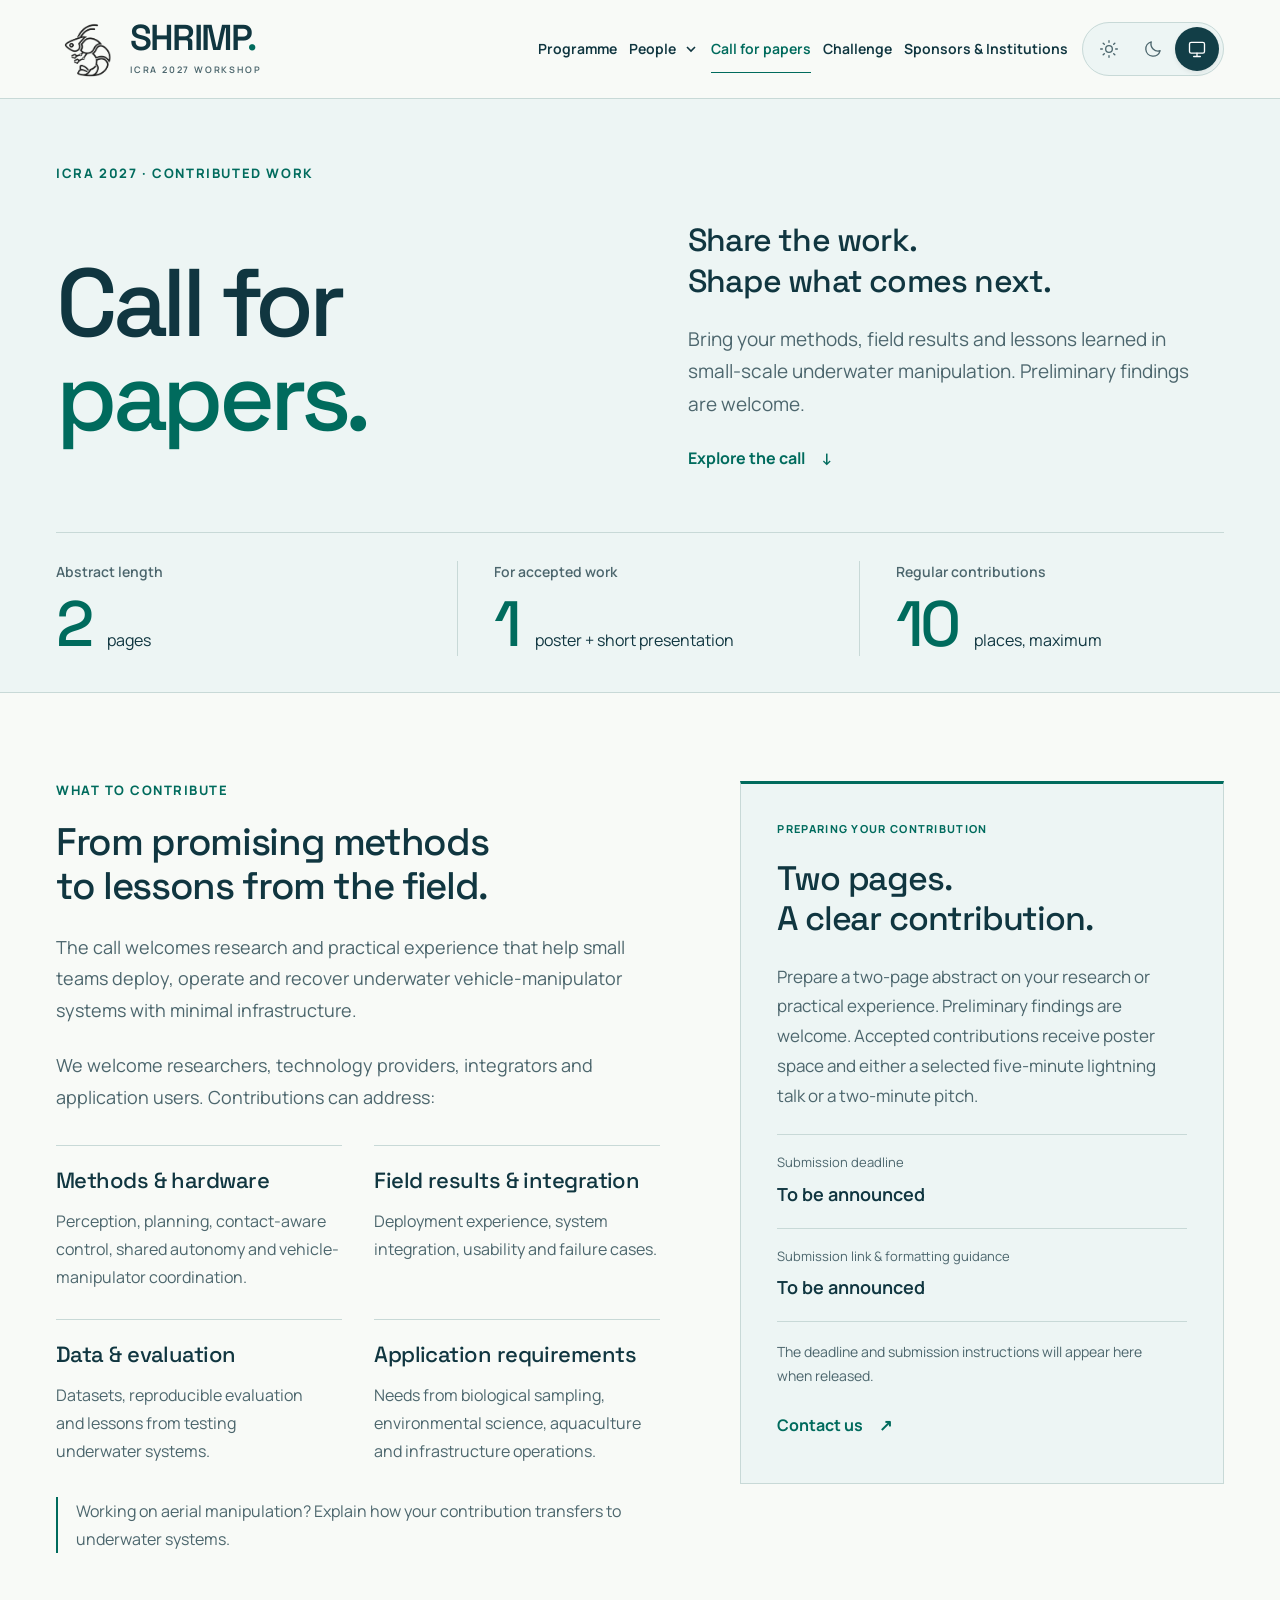
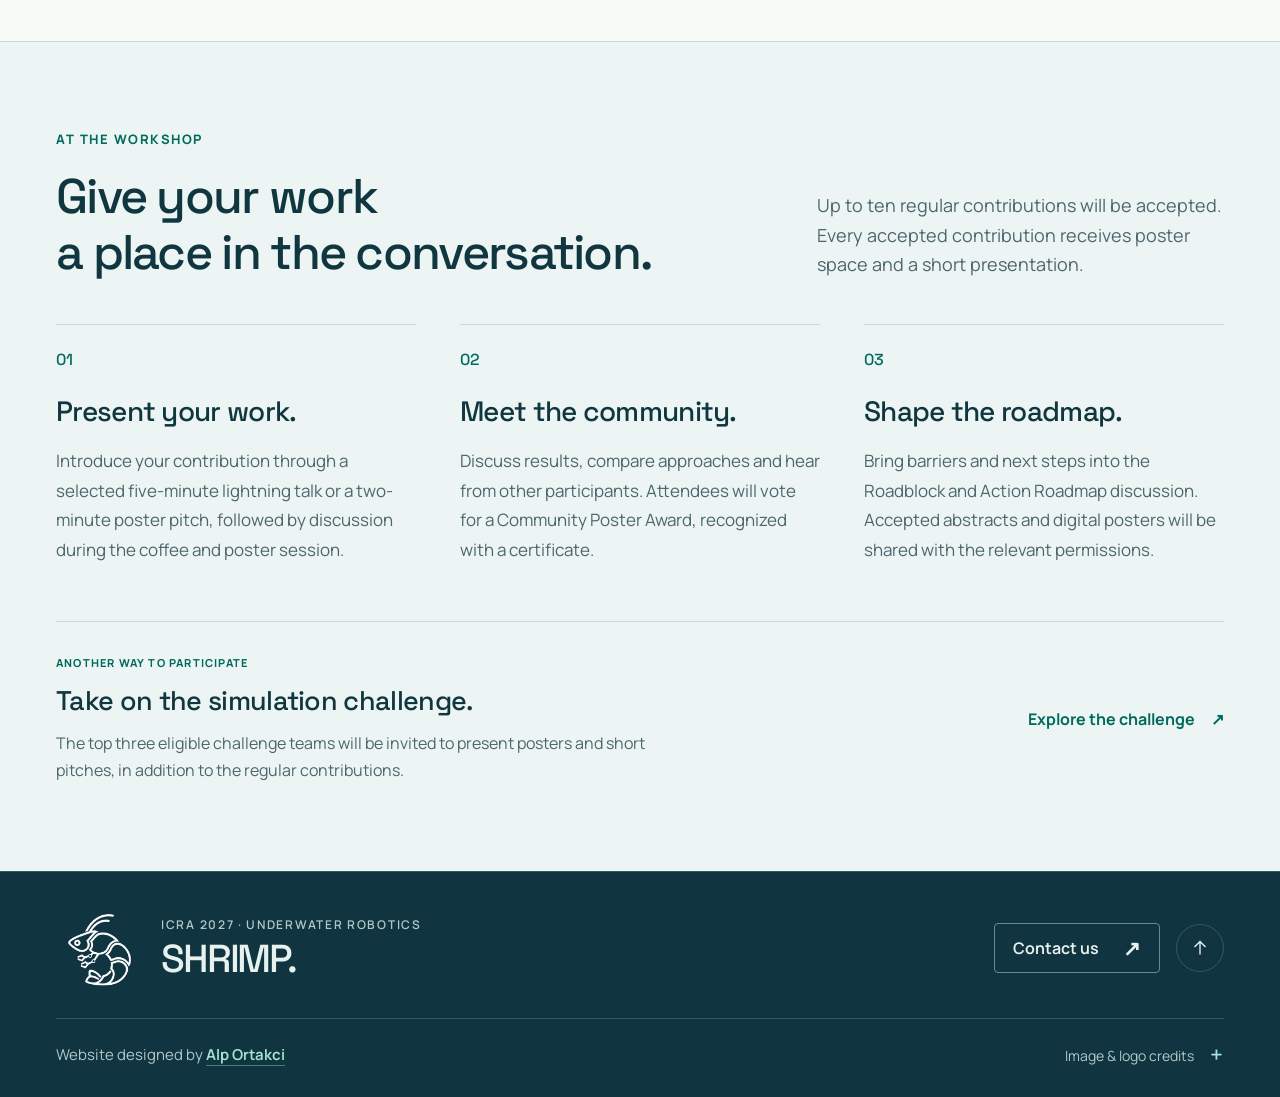
==== commit 4e8a92c8: "Publish website from d8fe373a9740" ====
--- a/call-for-papers.html
+++ b/call-for-papers.html
@@ -72,7 +72,7 @@
         </div>
         <dl class="cfp-at-a-glance">
           <div><dt>Abstract length</dt><dd><strong>2</strong><span>pages</span></dd></div>
-          <div><dt>For every submission</dt><dd><strong>2</strong><span>constructive reviews</span></dd></div>
+          <div><dt>For accepted work</dt><dd><strong>1</strong><span>poster + short presentation</span></dd></div>
           <div><dt>Regular contributions</dt><dd><strong>10</strong><span>places, maximum</span></dd></div>
         </dl>
       </div>
@@ -96,8 +96,7 @@
         <aside class="cfp-submission" aria-labelledby="submission-title">
           <p class="eyebrow">PREPARING YOUR CONTRIBUTION</p>
           <h2 id="submission-title">Two pages.<br>A clear contribution.</h2>
-          <p>Each abstract will receive two constructive reviews from the organizing committee, considering:</p>
-          <ul><li>Relevance to the workshop.</li><li>Technical clarity.</li><li>Potential to inform the discussion.</li></ul>
+          <p>Prepare a two-page abstract on your research or practical experience. Preliminary findings are welcome. Accepted contributions receive poster space and either a selected five-minute lightning talk or a two-minute pitch.</p>
           <dl class="cfp-submission-facts">
             <div><dt>Submission deadline</dt><dd>To be announced</dd></div>
             <div><dt>Submission link &amp; formatting guidance</dt><dd>To be announced</dd></div>
@@ -137,7 +136,7 @@
         <p class="design-credit">Website designed by <a href="https://www.alportakci.com/">Alp Ortakci</a></p>
         <details class="credits">
           <summary>Image &amp; logo credits <span class="footer-credits-symbol" aria-hidden="true">+</span></summary>
-          <div class="credits-content"><p>SHRIMP stands for Small-scale Hardware and Robotics for Intervention and Manipulation in Practice. The pixel BlueROV2 scene is an original illustration inspired by <a href="https://bluerobotics.com/learn/newton-subsea-gripper-installation/">Blue Robotics’ vehicle and gripper reference</a>. It does not specify the final challenge platform or task.</p><p>Underwater photograph: Oceaneering, donated to the public domain by Duncan McLean and uploaded by Frank van Mierlo. <a href="https://commons.wikimedia.org/wiki/File:ROV_working_on_a_subsea_structure.jpg">Original photograph and source</a>. A work-class vehicle is shown as context for underwater intervention, not as the workshop’s small-scale platform.</p><p>Portraits from the public profiles of <a href="https://www.lsu.edu/eng/mie/people/faculty/barbalata.php">Corina Barbalata</a>, <a href="https://marco-tognon-robotics.com/">Marco Tognon</a> and <a href="https://www.ce.cit.tum.de/en/itr/sosnowski/">Stefan Sosnowski</a>. Additional portraits: <a href="https://www.alportakci.com/">Alp Ortakci</a>, <a href="https://sladalley.github.io/">Seyonne Leslie-Dalley</a>, <a href="https://www.tuhh.de/mum/team/wimi/nathalie-bauschmann">Nathalie Bauschmann</a>, <a href="https://cradlerobotics.co.uk/about/team/">Pawel Ladosz</a>, <a href="https://ignaciocarlucho.github.io/People/">Michele Grimaldi</a>, <a href="https://annualreport.mbari.org/2023/">Giancarlo Troni</a>, <a href="https://hippocampusrobotics.github.io/people/">Daniel A. Duecker</a>. Portrait rights remain with their respective owners.</p><p>Institutional logos from official sources: <a href="https://www.tum.de/en/">Technical University of Munich</a> · <a href="https://www.manchester.ac.uk/">University of Manchester</a> · <a href="https://www.tuhh.de/tuhh/en/startpage">Hamburg University of Technology</a> · <a href="https://annualreport.mbari.org/2023/">Monterey Bay Aquarium Research Institute</a> · <a href="https://www.lsu.edu/">Louisiana State University</a> · <a href="https://new.inria.cl/es/node/616">Inria</a> · <a href="https://www.hw.ac.uk/">Heriot-Watt University</a> · <a href="https://thenationalrobotarium.com/">The National Robotarium</a>. The marks identify affiliations and remain the property of their respective owners.</p></div>
+          <div class="credits-content"><p>SHRIMP stands for Small-scale Hardware and Robotics for Intervention and Manipulation in Practice. The pixel BlueROV2 scene is an original illustration inspired by <a href="https://bluerobotics.com/learn/newton-subsea-gripper-installation/">Blue Robotics’ vehicle and gripper reference</a>. It illustrates a pickup sequence rather than the full challenge task or final simulator.</p><p>Underwater photograph: Oceaneering, donated to the public domain by Duncan McLean and uploaded by Frank van Mierlo. <a href="https://commons.wikimedia.org/wiki/File:ROV_working_on_a_subsea_structure.jpg">Original photograph and source</a>. A work-class vehicle is shown as context for underwater intervention, not as the workshop’s small-scale platform.</p><p>Portraits from the public profiles of <a href="https://www.lsu.edu/eng/mie/people/faculty/barbalata.php">Corina Barbalata</a>, <a href="https://marco-tognon-robotics.com/">Marco Tognon</a> and <a href="https://www.ce.cit.tum.de/en/itr/sosnowski/">Stefan Sosnowski</a>. Additional portraits: <a href="https://www.alportakci.com/">Alp Ortakci</a>, <a href="https://sladalley.github.io/">Seyonne Leslie-Dalley</a>, <a href="https://www.tuhh.de/mum/team/wimi/nathalie-bauschmann">Nathalie Bauschmann</a>, <a href="https://cradlerobotics.co.uk/about/team/">Pawel Ladosz</a>, <a href="https://ignaciocarlucho.github.io/People/">Michele Grimaldi</a>, <a href="https://annualreport.mbari.org/2023/">Giancarlo Troni</a>, <a href="https://hippocampusrobotics.github.io/people/">Daniel A. Duecker</a>. Portrait rights remain with their respective owners.</p><p>Institutional logos from official sources: <a href="https://www.tum.de/en/">Technical University of Munich</a> · <a href="https://www.manchester.ac.uk/">University of Manchester</a> · <a href="https://www.tuhh.de/tuhh/en/startpage">Hamburg University of Technology</a> · <a href="https://annualreport.mbari.org/2023/">Monterey Bay Aquarium Research Institute</a> · <a href="https://www.lsu.edu/">Louisiana State University</a> · <a href="https://new.inria.cl/es/node/616">Inria</a> · <a href="https://www.hw.ac.uk/">Heriot-Watt University</a> · <a href="https://thenationalrobotarium.com/">The National Robotarium</a> · <a href="https://reachrobotics.com/support/brand-assets">Reach Robotics</a>. The marks identify affiliations and remain the property of their respective owners.</p></div>
         </details>
       </div>
     </div>
--- a/styles.css
+++ b/styles.css
@@ -777,3 +777,19 @@
   .cfp-challenge-link{margin-top:36px;padding-top:28px}.cfp-challenge-link h3{font-size:26px}
 }
 @media print{.cfp-hero{padding-top:0;background:none}.cfp-hero h1{font-size:40pt}.cfp-hero-grid,.cfp-content-grid{gap:30px}.cfp-at-a-glance strong{font-size:30pt}.cfp-submission,.cfp-outcomes li{break-inside:avoid}.cfp-participation{background:none}}
+
+/* The company contribution complements the three named invited speakers. */
+.industry-speaker{display:grid;grid-template-columns:220px 1fr;align-items:center;gap:36px;margin-top:40px;padding:32px;border:1px solid var(--line);background:var(--surface)}
+.brand-reach{background:#f9fafb;padding:22px;color:#091f39}
+.industry-speaker .brand-reach{width:220px;height:120px;max-width:100%;border:1px solid #e2e7e9}
+.industry-speaker .eyebrow{font-size:11px;letter-spacing:1.4px;color:var(--accent);margin-bottom:10px}
+.industry-speaker h3{font-size:30px;margin-bottom:10px}
+.industry-speaker h3 a:hover{text-decoration:underline}
+.industry-speaker h3 span{font-size:22px;color:var(--accent)}
+.industry-speaker p:not(.eyebrow){color:var(--muted);font-size:18px;line-height:1.7;max-width:57ch}
+.challenge-rules-note{font-size:15px;line-height:1.75;color:var(--muted);border-top:1px solid var(--line);padding-top:24px;margin-top:36px;max-width:95ch}
+.cfp-submission-facts{margin-top:24px}
+@media(max-width:700px){
+  .industry-speaker{grid-template-columns:1fr;gap:24px;padding:24px;margin-top:32px}.industry-speaker .eyebrow{font-size:10px}
+  .industry-speaker h3{font-size:27px}.industry-speaker p:not(.eyebrow){font-size:17px}.challenge-rules-note{margin-top:28px}
+}
